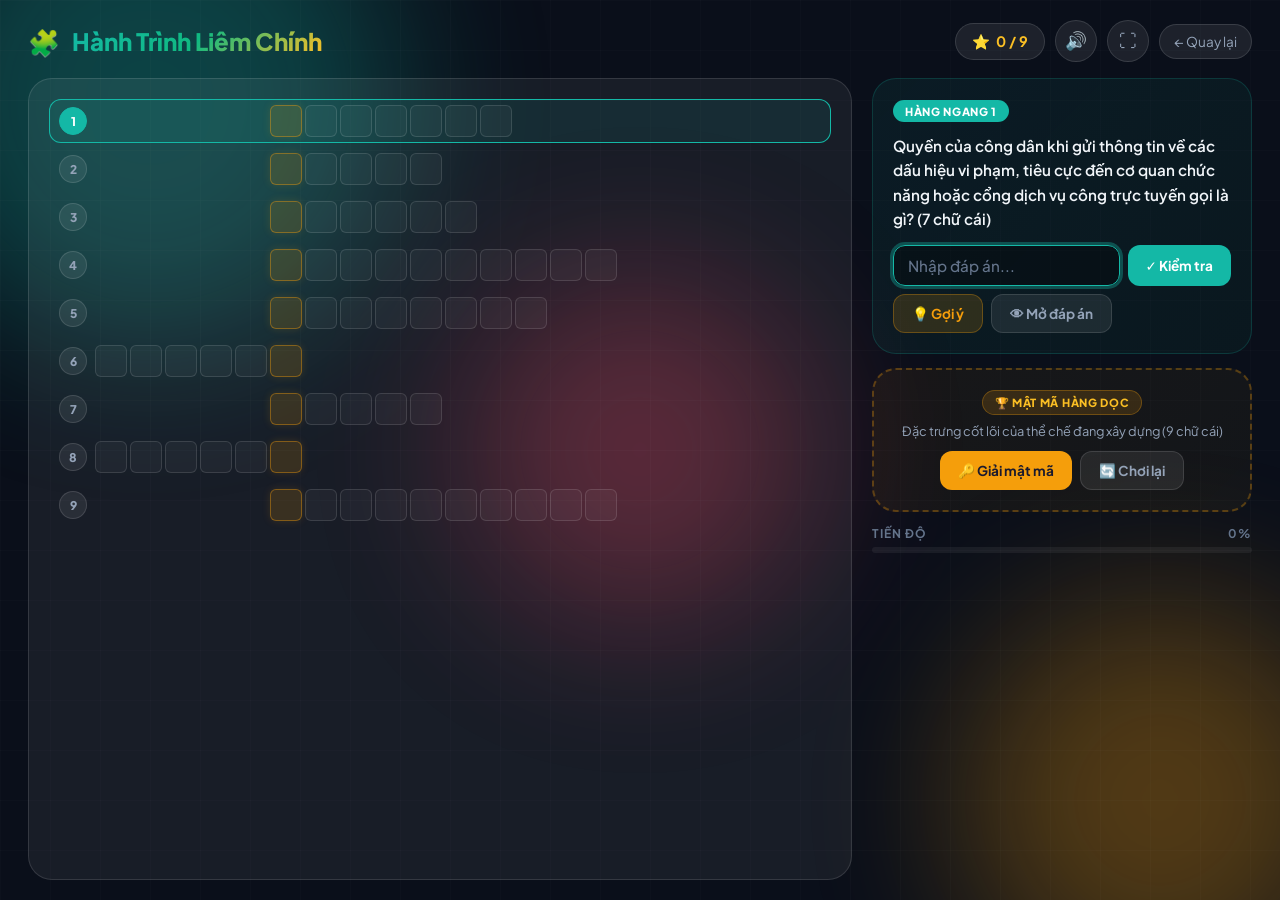
==== game.html @ 3454a55a "Add standalone full-screen crossword game with sound effects and fireworks" ====
<!DOCTYPE html>
<html lang="vi">
<head>
  <meta charset="UTF-8">
  <meta name="viewport" content="width=device-width, initial-scale=1.0">
  <title>🎮 Hành Trình Liêm Chính — Giải Ô Chữ</title>
  <link rel="preconnect" href="https://fonts.googleapis.com">
  <link rel="preconnect" href="https://fonts.gstatic.com" crossorigin>
  <link href="https://fonts.googleapis.com/css2?family=Plus+Jakarta+Sans:wght@400;500;600;700;800;900&display=swap" rel="stylesheet">
  <style>
    /* ===================== RESET ===================== */
    *, *::before, *::after { box-sizing: border-box; margin: 0; padding: 0; }

    :root {
      --font: 'Plus Jakarta Sans', system-ui, sans-serif;
      --bg-dark: #0a0f1a;
      --bg-card: rgba(255,255,255,0.06);
      --bg-card-hover: rgba(255,255,255,0.10);
      --glass: rgba(255,255,255,0.08);
      --glass-border: rgba(255,255,255,0.12);
      --teal: #14b8a6;
      --teal-glow: rgba(20,184,166,0.35);
      --emerald: #10b981;
      --amber: #f59e0b;
      --amber-glow: rgba(245,158,11,0.4);
      --rose: #f43f5e;
      --rose-glow: rgba(244,63,94,0.35);
      --green: #22c55e;
      --green-glow: rgba(34,197,94,0.35);
      --text-primary: #f1f5f9;
      --text-secondary: #94a3b8;
      --text-muted: #64748b;
      --gold: #fbbf24;
      --r-sm: 8px; --r-md: 12px; --r-lg: 16px; --r-xl: 24px; --r-full: 9999px;
    }

    html, body {
      width: 100%; height: 100%;
      overflow: hidden;
      font-family: var(--font);
      background: var(--bg-dark);
      color: var(--text-primary);
    }

    /* ===================== ANIMATED BG ===================== */
    .bg-anim {
      position: fixed; inset: 0; z-index: 0; pointer-events: none;
      overflow: hidden;
    }
    .bg-anim .orb {
      position: absolute; border-radius: 50%; filter: blur(80px); opacity: 0.3;
    }
    .bg-anim .orb:nth-child(1) {
      width: 500px; height: 500px; background: var(--teal); top: -150px; left: -100px;
      animation: orb1 18s ease-in-out infinite alternate;
    }
    .bg-anim .orb:nth-child(2) {
      width: 400px; height: 400px; background: var(--amber); bottom: -100px; right: -80px;
      animation: orb2 22s ease-in-out infinite alternate;
    }
    .bg-anim .orb:nth-child(3) {
      width: 350px; height: 350px; background: var(--rose); top: 50%; left: 50%;
      transform: translate(-50%,-50%);
      animation: orb3 20s ease-in-out infinite alternate;
    }
    @keyframes orb1 { to { transform: translate(60px, 40px) scale(1.1); } }
    @keyframes orb2 { to { transform: translate(-50px, -30px) scale(1.15); } }
    @keyframes orb3 { to { transform: translate(-40%, -60%) scale(0.9); } }

    .bg-grid {
      position: fixed; inset: 0; z-index: 0; pointer-events: none;
      background-image:
        linear-gradient(rgba(255,255,255,0.015) 1px, transparent 1px),
        linear-gradient(90deg, rgba(255,255,255,0.015) 1px, transparent 1px);
      background-size: 50px 50px;
    }

    /* ===================== LAYOUT ===================== */
    .game-container {
      position: relative; z-index: 1;
      width: 100%; height: 100vh;
      display: flex; flex-direction: column;
      padding: 20px 28px;
    }

    /* --- Header --- */
    .game-header {
      display: flex; align-items: center; justify-content: space-between;
      flex-shrink: 0; margin-bottom: 16px;
    }
    .game-title {
      display: flex; align-items: center; gap: 12px;
    }
    .game-title h1 {
      font-size: 1.5rem; font-weight: 800;
      background: linear-gradient(135deg, var(--teal), var(--emerald), var(--gold));
      -webkit-background-clip: text; -webkit-text-fill-color: transparent;
      background-clip: text;
    }
    .game-title .emoji { font-size: 1.6rem; }

    .header-controls {
      display: flex; align-items: center; gap: 10px;
    }

    .btn-icon {
      width: 42px; height: 42px; border-radius: var(--r-full);
      border: 1px solid var(--glass-border); background: var(--glass);
      color: var(--text-secondary); cursor: pointer;
      display: flex; align-items: center; justify-content: center;
      font-size: 1.1rem; transition: all 0.2s;
    }
    .btn-icon:hover { background: var(--bg-card-hover); color: var(--text-primary); transform: scale(1.08); }
    .btn-icon.active { background: var(--teal); color: white; border-color: var(--teal); }

    .score-badge {
      display: flex; align-items: center; gap: 6px;
      background: var(--glass); border: 1px solid var(--glass-border);
      padding: 8px 16px; border-radius: var(--r-full);
      font-weight: 700; font-size: 0.9rem; color: var(--gold);
    }

    .back-link {
      color: var(--text-secondary); text-decoration: none; font-size: 0.85rem;
      display: flex; align-items: center; gap: 6px;
      padding: 8px 14px; border-radius: var(--r-full);
      border: 1px solid var(--glass-border); background: var(--glass);
      transition: all 0.2s;
    }
    .back-link:hover { color: var(--text-primary); background: var(--bg-card-hover); }

    /* --- Main Content --- */
    .game-main {
      flex: 1; display: grid;
      grid-template-columns: 1fr 380px;
      gap: 20px; min-height: 0;
    }

    /* --- Board Panel --- */
    .board-panel {
      background: var(--bg-card); border: 1px solid var(--glass-border);
      border-radius: var(--r-xl); padding: 20px;
      display: flex; flex-direction: column;
      overflow-y: auto;
    }
    .board-panel::-webkit-scrollbar { width: 6px; }
    .board-panel::-webkit-scrollbar-track { background: transparent; }
    .board-panel::-webkit-scrollbar-thumb { background: rgba(255,255,255,0.1); border-radius: 3px; }

    /* --- CW Row --- */
    .cw-row {
      display: flex; align-items: center; gap: 8px;
      padding: 6px 10px; border-radius: var(--r-md);
      cursor: pointer; transition: all 0.2s;
      margin-bottom: 4px;
    }
    .cw-row:hover { background: rgba(255,255,255,0.04); }
    .cw-row.active { background: rgba(20,184,166,0.1); box-shadow: inset 0 0 0 1px var(--teal); }
    .cw-row.solved { opacity: 0.6; }
    .cw-row.solved .cw-cell { background: rgba(34,197,94,0.15); border-color: rgba(34,197,94,0.3); color: var(--green); }

    .cw-num {
      width: 28px; height: 28px; border-radius: var(--r-full);
      background: var(--glass); border: 1px solid var(--glass-border);
      display: flex; align-items: center; justify-content: center;
      font-size: 0.75rem; font-weight: 800; color: var(--text-secondary);
      flex-shrink: 0;
    }
    .cw-row.active .cw-num { background: var(--teal); color: white; border-color: var(--teal); }
    .cw-row.solved .cw-num { background: var(--green); color: white; border-color: var(--green); }

    .cw-cells { display: flex; gap: 3px; }

    .cw-cell {
      width: 32px; height: 32px; border-radius: 6px;
      border: 1px solid rgba(255,255,255,0.12);
      background: rgba(255,255,255,0.04);
      display: flex; align-items: center; justify-content: center;
      font-size: 0.8rem; font-weight: 800; color: var(--text-primary);
      transition: all 0.25s;
      text-transform: uppercase;
    }
    .cw-cell.key {
      background: rgba(245,158,11,0.15);
      border-color: rgba(245,158,11,0.4);
      color: var(--gold);
      box-shadow: 0 0 8px rgba(245,158,11,0.15);
    }
    .cw-cell.revealed {
      background: rgba(20,184,166,0.12);
      border-color: rgba(20,184,166,0.3);
      color: var(--teal);
      animation: cellReveal 0.4s ease;
    }
    .cw-cell.key.revealed {
      background: rgba(245,158,11,0.2);
      border-color: var(--gold);
      color: var(--gold);
      box-shadow: 0 0 12px rgba(245,158,11,0.25);
    }
    .cw-cell.empty { visibility: hidden; pointer-events: none; }

    @keyframes cellReveal {
      0% { transform: scale(0.6) rotateX(90deg); opacity: 0; }
      60% { transform: scale(1.15) rotateX(0); }
      100% { transform: scale(1); opacity: 1; }
    }

    /* --- Right Panel --- */
    .right-panel {
      display: flex; flex-direction: column; gap: 14px;
    }

    /* --- Clue Card --- */
    .clue-card {
      background: linear-gradient(135deg, rgba(20,184,166,0.08), rgba(16,185,129,0.05));
      border: 1px solid rgba(20,184,166,0.2);
      border-radius: var(--r-xl); padding: 20px;
    }
    .clue-badge {
      display: inline-flex; align-items: center; gap: 6px;
      background: var(--teal); color: white;
      padding: 4px 12px; border-radius: var(--r-full);
      font-size: 0.7rem; font-weight: 800; text-transform: uppercase;
      letter-spacing: 0.06em; margin-bottom: 12px;
    }
    .clue-text {
      font-size: 0.95rem; font-weight: 600; line-height: 1.6;
      color: var(--text-primary); margin-bottom: 14px;
    }

    /* --- Hint Box --- */
    .hint-box {
      display: none;
      background: rgba(245,158,11,0.08);
      border: 1px solid rgba(245,158,11,0.25);
      border-radius: var(--r-md);
      padding: 10px 14px; margin-bottom: 12px;
      font-size: 0.85rem; font-weight: 600;
      color: var(--gold); line-height: 1.5;
    }
    .hint-box.show { display: block; animation: fadeIn 0.3s ease; }

    /* --- Input Group --- */
    .input-group {
      display: flex; gap: 8px; flex-wrap: wrap;
    }
    .game-input {
      flex: 1; min-width: 120px; padding: 10px 14px;
      border-radius: var(--r-md); border: 1px solid var(--glass-border);
      background: rgba(0,0,0,0.3); color: var(--text-primary);
      font-family: var(--font); font-size: 0.95rem; font-weight: 700;
      text-transform: uppercase; letter-spacing: 0.1em;
      outline: none; transition: all 0.2s;
    }
    .game-input:focus { border-color: var(--teal); box-shadow: 0 0 0 3px var(--teal-glow); }
    .game-input::placeholder { color: var(--text-muted); text-transform: none; letter-spacing: 0; font-weight: 500; }

    .btn {
      padding: 10px 18px; border-radius: var(--r-md);
      border: none; font-family: var(--font); font-weight: 700;
      font-size: 0.85rem; cursor: pointer; transition: all 0.2s;
      display: flex; align-items: center; gap: 6px;
    }
    .btn:hover { transform: translateY(-1px); }
    .btn:active { transform: scale(0.97); }
    .btn-check { background: var(--teal); color: white; }
    .btn-check:hover { box-shadow: 0 4px 20px var(--teal-glow); }
    .btn-hint { background: rgba(245,158,11,0.15); color: var(--amber); border: 1px solid rgba(245,158,11,0.3); }
    .btn-hint:hover { background: rgba(245,158,11,0.25); }
    .btn-reveal { background: var(--glass); color: var(--text-secondary); border: 1px solid var(--glass-border); }
    .btn-reveal:hover { color: var(--text-primary); background: var(--bg-card-hover); }

    .feedback {
      display: none; padding: 8px 14px; border-radius: var(--r-md);
      font-size: 0.85rem; font-weight: 700; margin-top: 10px;
      animation: fadeIn 0.3s ease;
    }
    .feedback.correct { display: block; background: rgba(34,197,94,0.1); color: var(--green); border: 1px solid rgba(34,197,94,0.3); }
    .feedback.wrong { display: block; background: rgba(244,63,94,0.1); color: var(--rose); border: 1px solid rgba(244,63,94,0.3); }

    /* --- Keyword Card --- */
    .keyword-card {
      background: linear-gradient(135deg, rgba(245,158,11,0.06), rgba(251,191,36,0.04));
      border: 2px dashed rgba(245,158,11,0.3);
      border-radius: var(--r-xl); padding: 20px;
      text-align: center;
    }
    .keyword-badge {
      display: inline-flex; align-items: center; gap: 6px;
      background: rgba(245,158,11,0.15); color: var(--gold);
      padding: 4px 12px; border-radius: var(--r-full);
      font-size: 0.7rem; font-weight: 800; text-transform: uppercase;
      letter-spacing: 0.06em; margin-bottom: 8px;
      border: 1px solid rgba(245,158,11,0.3);
    }
    .keyword-desc { font-size: 0.8rem; color: var(--text-secondary); margin-bottom: 10px; }
    .keyword-answer {
      font-size: 2.2rem; font-weight: 900; letter-spacing: 0.2em;
      background: linear-gradient(135deg, var(--gold), #f97316);
      -webkit-background-clip: text; -webkit-text-fill-color: transparent;
      background-clip: text; display: none;
    }
    .keyword-answer.visible {
      display: block;
      animation: keywordReveal 0.8s cubic-bezier(0.34, 1.56, 0.64, 1);
    }
    @keyframes keywordReveal {
      0% { transform: scale(0.3) rotateY(180deg); opacity: 0; }
      100% { transform: scale(1) rotateY(0); opacity: 1; }
    }
    .keyword-sub { display: none; font-size: 0.85rem; color: var(--emerald); font-weight: 600; margin-top: 6px; }
    .keyword-sub.visible { display: block; }

    .btn-group-kw {
      display: flex; gap: 8px; justify-content: center; margin-top: 12px; flex-wrap: wrap;
    }
    .btn-gold { background: var(--amber); color: #1a1a2e; }
    .btn-gold:hover { box-shadow: 0 4px 20px var(--amber-glow); }
    .btn-reset { background: var(--glass); color: var(--text-secondary); border: 1px solid var(--glass-border); }
    .btn-reset:hover { color: var(--text-primary); }

    /* --- Progress Bar --- */
    .progress-section { flex-shrink: 0; }
    .progress-label {
      display: flex; justify-content: space-between; align-items: center;
      font-size: 0.75rem; font-weight: 700; color: var(--text-muted);
      margin-bottom: 6px; text-transform: uppercase; letter-spacing: 0.08em;
    }
    .progress-bar {
      height: 6px; background: rgba(255,255,255,0.06);
      border-radius: var(--r-full); overflow: hidden;
    }
    .progress-fill {
      height: 100%; border-radius: var(--r-full);
      background: linear-gradient(90deg, var(--teal), var(--emerald), var(--gold));
      transition: width 0.6s cubic-bezier(0.34, 1.56, 0.64, 1);
      box-shadow: 0 0 10px var(--teal-glow);
    }

    /* ===================== FIREWORKS ===================== */
    #fireworksCanvas {
      position: fixed; inset: 0; z-index: 999; pointer-events: none;
    }

    /* ===================== CONFETTI ===================== */
    .confetti-piece {
      position: fixed; z-index: 998; pointer-events: none;
      width: 10px; height: 10px; border-radius: 2px;
    }

    /* ===================== UTILITIES ===================== */
    @keyframes fadeIn { from { opacity: 0; transform: translateY(8px); } to { opacity: 1; transform: translateY(0); } }
    @keyframes pulse { 0%, 100% { transform: scale(1); } 50% { transform: scale(1.05); } }
    @keyframes shake { 0%, 100% { transform: translateX(0); } 25% { transform: translateX(-6px); } 75% { transform: translateX(6px); } }

    .shake { animation: shake 0.4s ease; }

    /* ===================== RESPONSIVE ===================== */
    @media (max-width: 900px) {
      .game-main { grid-template-columns: 1fr; }
      .board-panel { max-height: 45vh; }
      .game-container { padding: 12px 16px; }
      .cw-cell { width: 26px; height: 26px; font-size: 0.7rem; }
      .game-title h1 { font-size: 1.2rem; }
    }
  </style>
</head>
<body>

  <!-- Animated Background -->
  <div class="bg-anim">
    <div class="orb"></div>
    <div class="orb"></div>
    <div class="orb"></div>
  </div>
  <div class="bg-grid"></div>

  <!-- Fireworks Canvas -->
  <canvas id="fireworksCanvas"></canvas>

  <!-- Game Container -->
  <div class="game-container">

    <!-- Header -->
    <header class="game-header">
      <div class="game-title">
        <span class="emoji">🧩</span>
        <h1>Hành Trình Liêm Chính</h1>
      </div>
      <div class="header-controls">
        <div class="score-badge" id="scoreBadge">⭐ <span id="scoreText">0 / 9</span></div>
        <button class="btn-icon" id="btnSound" title="Bật/Tắt âm thanh">🔊</button>
        <button class="btn-icon" id="btnFullscreen" title="Toàn màn hình">⛶</button>
        <a href="index.html" class="back-link">← Quay lại</a>
      </div>
    </header>

    <!-- Main Content -->
    <div class="game-main">

      <!-- Board -->
      <div class="board-panel" id="cwBoard"></div>

      <!-- Right Panel -->
      <div class="right-panel">

        <!-- Clue -->
        <div class="clue-card">
          <div class="clue-badge" id="clueBadge">Hàng ngang 1</div>
          <p class="clue-text" id="clueText">Bấm chọn một hàng ngang bên trái để bắt đầu.</p>
          <div class="hint-box" id="hintBox"></div>
          <div class="input-group">
            <input type="text" class="game-input" id="answerInput" placeholder="Nhập đáp án..." autocomplete="off">
            <button class="btn btn-check" id="btnCheck">✓ Kiểm tra</button>
          </div>
          <div class="input-group" style="margin-top:8px;">
            <button class="btn btn-hint" id="btnHint">💡 Gợi ý</button>
            <button class="btn btn-reveal" id="btnReveal">👁 Mở đáp án</button>
          </div>
          <div class="feedback" id="feedback"></div>
        </div>

        <!-- Keyword -->
        <div class="keyword-card">
          <div class="keyword-badge">🏆 Mật mã hàng dọc</div>
          <p class="keyword-desc">Đặc trưng cốt lõi của thể chế đang xây dựng (9 chữ cái)</p>
          <div class="keyword-answer" id="keywordAnswer">PHÁP QUYỀN</div>
          <p class="keyword-sub" id="keywordSub">🎉 Chúc mừng! Bạn đã hoàn thành Hành Trình Liêm Chính!</p>
          <div class="btn-group-kw">
            <button class="btn btn-gold" id="btnKeyword">🔑 Giải mật mã</button>
            <button class="btn btn-reset" id="btnReset">🔄 Chơi lại</button>
          </div>
        </div>

        <!-- Progress -->
        <div class="progress-section">
          <div class="progress-label">
            <span>Tiến độ</span>
            <span id="progressPercent">0%</span>
          </div>
          <div class="progress-bar">
            <div class="progress-fill" id="progressFill" style="width: 0%;"></div>
          </div>
        </div>

      </div>
    </div>
  </div>

<script>
// ============================================
// SOUND ENGINE (Web Audio API)
// ============================================
const AudioCtx = window.AudioContext || window.webkitAudioContext;
let audioCtx = null;
let soundEnabled = true;
let bgmOsc = null;
let bgmGain = null;
let bgmPlaying = false;

function ensureAudioCtx() {
  if (!audioCtx) audioCtx = new AudioCtx();
  if (audioCtx.state === 'suspended') audioCtx.resume();
}

function playTone(freq, type, duration, vol = 0.15) {
  if (!soundEnabled) return;
  ensureAudioCtx();
  const osc = audioCtx.createOscillator();
  const gain = audioCtx.createGain();
  osc.type = type;
  osc.frequency.setValueAtTime(freq, audioCtx.currentTime);
  gain.gain.setValueAtTime(vol, audioCtx.currentTime);
  gain.gain.exponentialRampToValueAtTime(0.001, audioCtx.currentTime + duration);
  osc.connect(gain); gain.connect(audioCtx.destination);
  osc.start(); osc.stop(audioCtx.currentTime + duration);
}

function sfxCorrect() {
  playTone(523, 'sine', 0.15, 0.2);
  setTimeout(() => playTone(659, 'sine', 0.15, 0.2), 100);
  setTimeout(() => playTone(784, 'sine', 0.3, 0.2), 200);
}

function sfxWrong() {
  playTone(200, 'square', 0.15, 0.12);
  setTimeout(() => playTone(160, 'square', 0.25, 0.12), 120);
}

function sfxHint() {
  playTone(880, 'sine', 0.08, 0.1);
  setTimeout(() => playTone(1100, 'sine', 0.12, 0.1), 80);
}

function sfxClick() {
  playTone(600, 'sine', 0.06, 0.08);
}

function sfxReveal() {
  playTone(440, 'triangle', 0.1, 0.1);
  setTimeout(() => playTone(550, 'triangle', 0.1, 0.1), 80);
  setTimeout(() => playTone(660, 'triangle', 0.15, 0.1), 160);
}

function sfxVictory() {
  const notes = [523, 587, 659, 698, 784, 880, 988, 1047];
  notes.forEach((n, i) => {
    setTimeout(() => playTone(n, 'sine', 0.25, 0.18), i * 100);
  });
  setTimeout(() => {
    playTone(1047, 'sine', 0.5, 0.25);
    playTone(784, 'sine', 0.5, 0.2);
    playTone(523, 'sine', 0.5, 0.15);
  }, 850);
}

// BGM
function startBGM() {
  if (bgmPlaying || !soundEnabled) return;
  ensureAudioCtx();
  bgmGain = audioCtx.createGain();
  bgmGain.gain.setValueAtTime(0.03, audioCtx.currentTime);
  bgmGain.connect(audioCtx.destination);

  function playBGMNote(freq, start, dur) {
    const o = audioCtx.createOscillator();
    const g = audioCtx.createGain();
    o.type = 'sine';
    o.frequency.value = freq;
    g.gain.setValueAtTime(0.03, audioCtx.currentTime + start);
    g.gain.exponentialRampToValueAtTime(0.001, audioCtx.currentTime + start + dur);
    o.connect(g); g.connect(audioCtx.destination);
    o.start(audioCtx.currentTime + start);
    o.stop(audioCtx.currentTime + start + dur);
  }

  const melody = [
    [392, 0, 0.5], [440, 0.5, 0.5], [494, 1, 0.5], [523, 1.5, 0.8],
    [494, 2.3, 0.5], [440, 2.8, 0.5], [392, 3.3, 0.8],
    [330, 4.1, 0.5], [349, 4.6, 0.5], [392, 5.1, 0.8],
    [440, 5.9, 0.5], [392, 6.4, 0.5], [349, 6.9, 0.5], [330, 7.4, 1],
  ];

  function loopBGM() {
    if (!bgmPlaying || !soundEnabled) return;
    melody.forEach(([f, s, d]) => playBGMNote(f, s, d));
    setTimeout(loopBGM, 8500);
  }

  bgmPlaying = true;
  loopBGM();
}

function stopBGM() {
  bgmPlaying = false;
}

// ============================================
// CONFETTI & FIREWORKS
// ============================================
function launchConfetti() {
  const colors = ['#14b8a6','#fbbf24','#f43f5e','#10b981','#a855f7','#3b82f6','#ec4899'];
  for (let i = 0; i < 80; i++) {
    const el = document.createElement('div');
    el.className = 'confetti-piece';
    el.style.left = Math.random() * 100 + '%';
    el.style.top = '-10px';
    el.style.background = colors[Math.floor(Math.random() * colors.length)];
    el.style.width = (Math.random() * 8 + 5) + 'px';
    el.style.height = (Math.random() * 8 + 5) + 'px';
    el.style.borderRadius = Math.random() > 0.5 ? '50%' : '2px';
    el.style.opacity = Math.random() * 0.6 + 0.4;
    document.body.appendChild(el);

    const dur = Math.random() * 2000 + 2000;
    const xDrift = (Math.random() - 0.5) * 300;
    el.animate([
      { transform: `translate(0, 0) rotate(0deg)`, opacity: 1 },
      { transform: `translate(${xDrift}px, ${window.innerHeight + 50}px) rotate(${Math.random()*720}deg)`, opacity: 0 }
    ], { duration: dur, easing: 'cubic-bezier(0.25, 0.46, 0.45, 0.94)' })
    .onfinish = () => el.remove();
  }
}

// Firework particles on canvas
const fwCanvas = document.getElementById('fireworksCanvas');
const fwCtx = fwCanvas.getContext('2d');
let fwParticles = [];
let fwAnimating = false;

function resizeFWCanvas() {
  fwCanvas.width = window.innerWidth;
  fwCanvas.height = window.innerHeight;
}
resizeFWCanvas();
window.addEventListener('resize', resizeFWCanvas);

function createFirework(x, y) {
  const colors = ['#14b8a6','#fbbf24','#f43f5e','#10b981','#a855f7','#ec4899','#ffffff'];
  for (let i = 0; i < 50; i++) {
    const angle = (Math.PI * 2 / 50) * i;
    const speed = Math.random() * 4 + 2;
    fwParticles.push({
      x, y,
      vx: Math.cos(angle) * speed,
      vy: Math.sin(angle) * speed,
      life: 1,
      decay: Math.random() * 0.015 + 0.01,
      color: colors[Math.floor(Math.random() * colors.length)],
      size: Math.random() * 3 + 1
    });
  }
}

function animateFireworks() {
  if (!fwAnimating && fwParticles.length === 0) return;
  fwCtx.clearRect(0, 0, fwCanvas.width, fwCanvas.height);
  fwParticles = fwParticles.filter(p => {
    p.x += p.vx;
    p.y += p.vy;
    p.vy += 0.04;
    p.life -= p.decay;
    if (p.life <= 0) return false;
    fwCtx.globalAlpha = p.life;
    fwCtx.fillStyle = p.color;
    fwCtx.beginPath();
    fwCtx.arc(p.x, p.y, p.size, 0, Math.PI * 2);
    fwCtx.fill();
    return true;
  });
  fwCtx.globalAlpha = 1;
  if (fwParticles.length > 0) requestAnimationFrame(animateFireworks);
  else fwAnimating = false;
}

function launchFireworks() {
  fwAnimating = true;
  for (let i = 0; i < 6; i++) {
    setTimeout(() => {
      createFirework(
        Math.random() * fwCanvas.width * 0.6 + fwCanvas.width * 0.2,
        Math.random() * fwCanvas.height * 0.4 + fwCanvas.height * 0.1
      );
    }, i * 400);
  }
  animateFireworks();
}

// ============================================
// CROSSWORD DATA
// ============================================
const CROSSWORD_DATA = [
  { id: 1, answer: "PHANANH", keyPos: 0, offset: 5, clue: "Quyền của công dân khi gửi thông tin về các dấu hiệu vi phạm, tiêu cực đến cơ quan chức năng hoặc cổng dịch vụ công trực tuyến gọi là gì? (7 chữ cái)", hint: "Khi gặp cán bộ gây khó dễ, người dân có quyền gọi lên đường dây nóng để [...] sai phạm? (Chữ cái đầu: P)" },
  { id: 2, answer: "HOILO", keyPos: 0, offset: 5, clue: "Hành vi đưa tiền hoặc lợi ích vật chất ngoài quy định để được giải quyết công việc nhanh chóng gọi là gì? (5 chữ cái)", hint: "Hành động lén lút đưa tiền phong bì cho cán bộ để được ưu tiên làm nhanh gọi là hành vi đưa [...]? (Chữ cái đầu: H)" },
  { id: 3, answer: "ANTOAN", keyPos: 0, offset: 5, clue: "Yếu tố quan trọng mà Nhà nước cần bảo đảm cho người dân và người tố giác khi họ dũng cảm đứng ra vạch trần sai phạm tham nhũng? (6 chữ cái)", hint: "Khi đứng ra tố cáo tham nhũng, điều người dân lo lắng nhất và cần cơ quan pháp luật bảo vệ chính là sự [...] về tính mạng, tài sản của bản thân? (Chữ cái đầu: A)" },
  { id: 4, answer: "PHONGCHONG", keyPos: 0, offset: 5, clue: "Cụm từ đi liền trước 'tham nhũng' để chỉ các biện pháp ngăn ngừa từ sớm và đấu tranh triệt tiêu sai phạm? (10 chữ cái)", hint: "Hoạt động ngăn chặn từ trước và bài trừ tiêu cực trong bộ máy nhà nước được gọi là công tác [...] tham nhũng? (Chữ cái đầu: P)" },
  { id: 5, answer: "QUYENLUC", keyPos: 0, offset: 5, clue: "Tham nhũng phản ánh sự tha hóa của thứ gì khi không được giám sát và kiểm soát chặt chẽ? (8 chữ cái)", hint: "Kẻ tham nhũng đã lạm dụng và tha hóa thứ [...] nhà nước giao phó vào mục đích tư lợi? (Chữ cái đầu: Q)" },
  { id: 6, answer: "CONGVU", keyPos: 5, offset: 0, clue: "Hoạt động thực thi chức trách, nhiệm vụ của cán bộ, công chức nhà nước nhằm phục vụ nhân dân được gọi chung là gì? (6 chữ cái)", hint: "Quá trình cán bộ làm việc, tiếp dân và giải quyết hồ sơ giấy tờ tại trụ sở nhà nước được gọi là quá trình thực thi [...]? (Chữ cái đầu: C)" },
  { id: 7, answer: "YTHUC", keyPos: 0, offset: 5, clue: "Yếu tố tự giác bên trong của mỗi công dân về việc tuân thủ pháp luật và kiên quyết nói không với 'chi phí bôi trơn' gọi là gì? (5 chữ cái)", hint: "Tinh thần tự giác, không đi đường tắt và không thỏa hiệp với cái sai phản ánh [...] chấp hành pháp luật của mỗi công dân? (Chữ cái đầu: Y)" },
  { id: 8, answer: "ONLINE", keyPos: 5, offset: 0, clue: "Hình thức nộp hồ sơ, giải quyết thủ tục trên môi trường mạng để hạn chế tiếp xúc trực tiếp bằng tiền mặt và giảm tiêu cực? (6 chữ cái)", hint: "Để không phải đến tận nơi gặp trực tiếp cán bộ, người dân nên nộp hồ sơ qua mạng internet theo hình thức [...]? (Chữ cái đầu: O)" },
  { id: 9, answer: "NHUNGNHIEU", keyPos: 0, offset: 5, clue: "Hành vi cán bộ cố tình gây khó khăn, trì hoãn hoặc bắt bẻ lỗi sai không đáng có để ép người dân chi tiền được gọi là gì? (10 chữ cái)", hint: "Tình trạng cán bộ cố ý vẽ thêm lỗi, gây phiền hà để ép dân chi tiền bôi trơn được gọi là tệ nạn [...]? (Chữ cái đầu: N)" }
];

const TOTAL_COLS = 15;

// ============================================
// GAME STATE
// ============================================
let selectedRow = 0;
let solved = new Array(CROSSWORD_DATA.length).fill(false);

// DOM
const cwBoard = document.getElementById('cwBoard');
const clueBadge = document.getElementById('clueBadge');
const clueText = document.getElementById('clueText');
const hintBox = document.getElementById('hintBox');
const answerInput = document.getElementById('answerInput');
const btnCheck = document.getElementById('btnCheck');
const btnHint = document.getElementById('btnHint');
const btnReveal = document.getElementById('btnReveal');
const feedback = document.getElementById('feedback');
const btnKeyword = document.getElementById('btnKeyword');
const btnReset = document.getElementById('btnReset');
const keywordAnswer = document.getElementById('keywordAnswer');
const keywordSub = document.getElementById('keywordSub');
const scoreText = document.getElementById('scoreText');
const progressFill = document.getElementById('progressFill');
const progressPercent = document.getElementById('progressPercent');
const btnSound = document.getElementById('btnSound');
const btnFullscreen = document.getElementById('btnFullscreen');

// ============================================
// RENDER
// ============================================
function removeAccents(str) {
  return str.normalize('NFD')
    .replace(/[\u0300-\u036f]/g, '')
    .replace(/đ/g, 'd').replace(/Đ/g, 'D')
    .replace(/[^a-zA-Z]/g, '')
    .toUpperCase();
}

function renderBoard() {
  cwBoard.innerHTML = '';
  CROSSWORD_DATA.forEach((item, idx) => {
    const row = document.createElement('div');
    row.className = 'cw-row' + (idx === selectedRow ? ' active' : '') + (solved[idx] ? ' solved' : '');

    const num = document.createElement('div');
    num.className = 'cw-num';
    num.textContent = item.id;
    row.appendChild(num);

    const cells = document.createElement('div');
    cells.className = 'cw-cells';

    for (let i = 0; i < item.offset; i++) {
      const c = document.createElement('div');
      c.className = 'cw-cell empty';
      cells.appendChild(c);
    }

    for (let i = 0; i < item.answer.length; i++) {
      const c = document.createElement('div');
      const isKey = (i === item.keyPos);
      c.className = 'cw-cell' + (isKey ? ' key' : '') + (solved[idx] ? ' revealed' : '');
      c.textContent = solved[idx] ? item.answer[i] : '';
      cells.appendChild(c);
    }

    const used = item.offset + item.answer.length;
    for (let i = used; i < TOTAL_COLS; i++) {
      const c = document.createElement('div');
      c.className = 'cw-cell empty';
      cells.appendChild(c);
    }

    row.appendChild(cells);
    row.addEventListener('click', () => { sfxClick(); selectRow(idx); });
    cwBoard.appendChild(row);
  });
}

function selectRow(idx) {
  selectedRow = idx;
  const item = CROSSWORD_DATA[idx];
  clueBadge.textContent = 'Hàng ngang ' + item.id;
  clueText.textContent = item.clue;
  answerInput.value = '';
  feedback.className = 'feedback';
  hintBox.className = 'hint-box';
  answerInput.focus();
  renderBoard();
}

function updateProgress() {
  const count = solved.filter(Boolean).length;
  scoreText.textContent = count + ' / ' + CROSSWORD_DATA.length;
  const pct = Math.round((count / CROSSWORD_DATA.length) * 100);
  progressFill.style.width = pct + '%';
  progressPercent.textContent = pct + '%';
}

// ============================================
// ACTIONS
// ============================================
btnCheck.addEventListener('click', () => {
  const item = CROSSWORD_DATA[selectedRow];
  const user = removeAccents(answerInput.value.trim());
  const correct = removeAccents(item.answer);

  if (user === correct) {
    solved[selectedRow] = true;
    sfxCorrect();
    feedback.textContent = '✓ Chính xác! Đáp án: ' + item.answer;
    feedback.className = 'feedback correct';
    hintBox.className = 'hint-box';
    renderBoard();
    updateProgress();
  } else {
    sfxWrong();
    feedback.textContent = '✕ Chưa chính xác, hãy thử lại!';
    feedback.className = 'feedback wrong';
    answerInput.classList.add('shake');
    setTimeout(() => answerInput.classList.remove('shake'), 400);
  }
});

answerInput.addEventListener('keydown', (e) => {
  if (e.key === 'Enter') btnCheck.click();
});

btnHint.addEventListener('click', () => {
  sfxHint();
  const item = CROSSWORD_DATA[selectedRow];
  if (hintBox.classList.contains('show')) {
    hintBox.className = 'hint-box';
  } else {
    hintBox.textContent = '💡 ' + item.hint;
    hintBox.className = 'hint-box show';
  }
});

btnReveal.addEventListener('click', () => {
  sfxReveal();
  const item = CROSSWORD_DATA[selectedRow];
  solved[selectedRow] = true;
  feedback.textContent = '👁 Đáp án: ' + item.answer;
  feedback.className = 'feedback correct';
  hintBox.className = 'hint-box';
  renderBoard();
  updateProgress();
});

btnKeyword.addEventListener('click', () => {
  solved.fill(true);
  renderBoard();
  updateProgress();
  sfxVictory();
  keywordAnswer.classList.add('visible');
  keywordSub.classList.add('visible');
  setTimeout(launchConfetti, 300);
  setTimeout(launchFireworks, 500);
  setTimeout(launchConfetti, 1500);
});

btnReset.addEventListener('click', () => {
  sfxClick();
  solved.fill(false);
  keywordAnswer.classList.remove('visible');
  keywordSub.classList.remove('visible');
  selectRow(0);
  updateProgress();
});

// Sound toggle
btnSound.addEventListener('click', () => {
  soundEnabled = !soundEnabled;
  btnSound.textContent = soundEnabled ? '🔊' : '🔇';
  btnSound.classList.toggle('active', soundEnabled);
  if (soundEnabled) {
    startBGM();
  } else {
    stopBGM();
  }
});

// Fullscreen
btnFullscreen.addEventListener('click', () => {
  if (!document.fullscreenElement) {
    document.documentElement.requestFullscreen().catch(() => {});
  } else {
    document.exitFullscreen();
  }
});

// ============================================
// INIT
// ============================================
renderBoard();
selectRow(0);
updateProgress();

// Auto-start BGM on first interaction
document.addEventListener('click', function initAudio() {
  ensureAudioCtx();
  if (soundEnabled) startBGM();
  document.removeEventListener('click', initAudio);
}, { once: true });
</script>
</body>
</html>
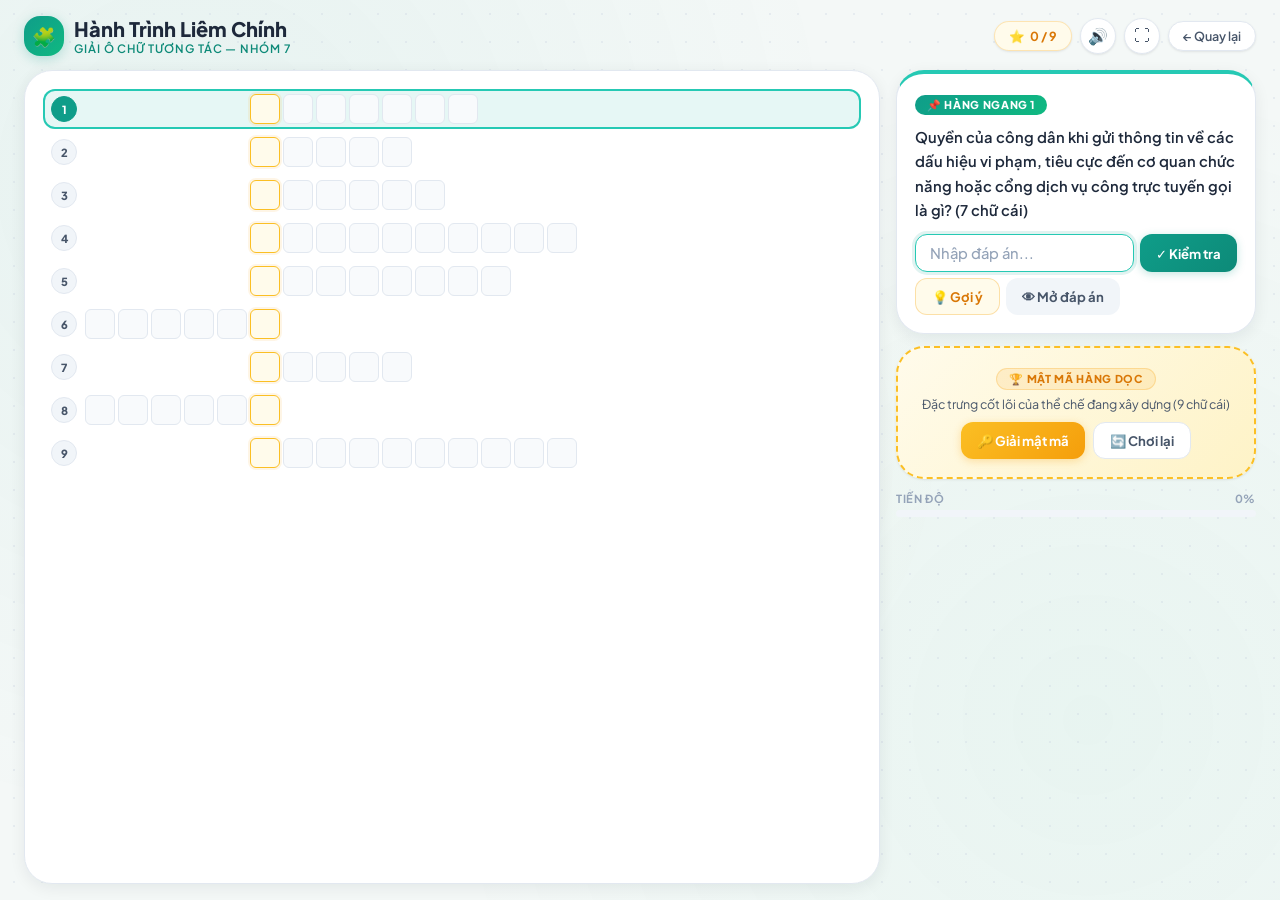
==== commit 7b61eff2: "Redesign game.html with elegant light theme - no neon" ====
--- a/game.html
+++ b/game.html
@@ -3,871 +3,526 @@
 <head>
   <meta charset="UTF-8">
   <meta name="viewport" content="width=device-width, initial-scale=1.0">
-  <title>🎮 Hành Trình Liêm Chính — Giải Ô Chữ</title>
+  <title>🧩 Hành Trình Liêm Chính — Giải Ô Chữ Tương Tác</title>
   <link rel="preconnect" href="https://fonts.googleapis.com">
   <link rel="preconnect" href="https://fonts.gstatic.com" crossorigin>
   <link href="https://fonts.googleapis.com/css2?family=Plus+Jakarta+Sans:wght@400;500;600;700;800;900&display=swap" rel="stylesheet">
   <style>
-    /* ===================== RESET ===================== */
     *, *::before, *::after { box-sizing: border-box; margin: 0; padding: 0; }
 
     :root {
       --font: 'Plus Jakarta Sans', system-ui, sans-serif;
-      --bg-dark: #0a0f1a;
-      --bg-card: rgba(255,255,255,0.06);
-      --bg-card-hover: rgba(255,255,255,0.10);
-      --glass: rgba(255,255,255,0.08);
-      --glass-border: rgba(255,255,255,0.12);
-      --teal: #14b8a6;
-      --teal-glow: rgba(20,184,166,0.35);
-      --emerald: #10b981;
-      --amber: #f59e0b;
-      --amber-glow: rgba(245,158,11,0.4);
-      --rose: #f43f5e;
-      --rose-glow: rgba(244,63,94,0.35);
-      --green: #22c55e;
-      --green-glow: rgba(34,197,94,0.35);
-      --text-primary: #f1f5f9;
-      --text-secondary: #94a3b8;
-      --text-muted: #64748b;
-      --gold: #fbbf24;
-      --r-sm: 8px; --r-md: 12px; --r-lg: 16px; --r-xl: 24px; --r-full: 9999px;
+      /* Warm light palette */
+      --bg: #f4f8f7;
+      --bg-white: #ffffff;
+      --bg-cream: #f0f7f6;
+      --bg-warm: #e8f4f2;
+
+      --teal-50: #e6f7f5; --teal-100: #b3ebe4; --teal-200: #80dfd3;
+      --teal-300: #4dd3c2; --teal-400: #26c9b4; --teal-500: #0f9d89;
+      --teal-600: #0d8a78; --teal-700: #0a6b5e; --teal-800: #074d44;
+
+      --emerald-50: #ecfdf5; --emerald-500: #10b981; --emerald-600: #059669;
+      --amber-50: #fffbeb; --amber-400: #fbbf24; --amber-500: #f59e0b; --amber-600: #d97706;
+      --rose-50: #fff1f2; --rose-400: #fb7185; --rose-500: #f43f5e;
+      --green-500: #22c55e; --green-600: #16a34a;
+
+      --slate-50: #f8fafc; --slate-100: #f1f5f9; --slate-200: #e2e8f0;
+      --slate-300: #cbd5e1; --slate-400: #94a3b8; --slate-500: #64748b;
+      --slate-600: #475569; --slate-700: #334155; --slate-800: #1e293b;
+      --slate-900: #0f172a;
+
+      --text-heading: var(--slate-800);
+      --text-body: var(--slate-600);
+      --text-muted: var(--slate-400);
+      --border: var(--slate-200);
+      --shadow-sm: 0 1px 3px rgba(15,23,42,0.06), 0 1px 2px rgba(15,23,42,0.04);
+      --shadow-md: 0 4px 16px rgba(15,23,42,0.07);
+      --shadow-lg: 0 8px 30px rgba(15,23,42,0.09);
+      --shadow-xl: 0 12px 40px rgba(15,23,42,0.12);
+      --r-sm: 8px; --r-md: 12px; --r-lg: 16px; --r-xl: 20px; --r-2xl: 28px; --r-full: 9999px;
     }
 
     html, body {
-      width: 100%; height: 100%;
-      overflow: hidden;
-      font-family: var(--font);
-      background: var(--bg-dark);
-      color: var(--text-primary);
-    }
-
-    /* ===================== ANIMATED BG ===================== */
-    .bg-anim {
-      position: fixed; inset: 0; z-index: 0; pointer-events: none;
-      overflow: hidden;
-    }
-    .bg-anim .orb {
-      position: absolute; border-radius: 50%; filter: blur(80px); opacity: 0.3;
-    }
-    .bg-anim .orb:nth-child(1) {
-      width: 500px; height: 500px; background: var(--teal); top: -150px; left: -100px;
-      animation: orb1 18s ease-in-out infinite alternate;
-    }
-    .bg-anim .orb:nth-child(2) {
-      width: 400px; height: 400px; background: var(--amber); bottom: -100px; right: -80px;
-      animation: orb2 22s ease-in-out infinite alternate;
-    }
-    .bg-anim .orb:nth-child(3) {
-      width: 350px; height: 350px; background: var(--rose); top: 50%; left: 50%;
-      transform: translate(-50%,-50%);
-      animation: orb3 20s ease-in-out infinite alternate;
-    }
-    @keyframes orb1 { to { transform: translate(60px, 40px) scale(1.1); } }
-    @keyframes orb2 { to { transform: translate(-50px, -30px) scale(1.15); } }
-    @keyframes orb3 { to { transform: translate(-40%, -60%) scale(0.9); } }
-
-    .bg-grid {
+      width: 100%; height: 100%; overflow: hidden;
+      font-family: var(--font); background: var(--bg); color: var(--text-heading);
+    }
+
+    /* ========== BACKGROUND ========== */
+    .bg-pattern {
       position: fixed; inset: 0; z-index: 0; pointer-events: none;
       background-image:
-        linear-gradient(rgba(255,255,255,0.015) 1px, transparent 1px),
-        linear-gradient(90deg, rgba(255,255,255,0.015) 1px, transparent 1px);
-      background-size: 50px 50px;
-    }
-
-    /* ===================== LAYOUT ===================== */
-    .game-container {
-      position: relative; z-index: 1;
-      width: 100%; height: 100vh;
-      display: flex; flex-direction: column;
-      padding: 20px 28px;
-    }
-
-    /* --- Header --- */
-    .game-header {
+        radial-gradient(circle at 15% 20%, rgba(15,157,137,0.06) 0%, transparent 50%),
+        radial-gradient(circle at 85% 80%, rgba(16,185,129,0.05) 0%, transparent 50%),
+        radial-gradient(circle at 50% 50%, rgba(245,158,11,0.03) 0%, transparent 40%);
+    }
+    .bg-dots {
+      position: fixed; inset: 0; z-index: 0; pointer-events: none; opacity: 0.35;
+      background-image: radial-gradient(circle, var(--slate-300) 1px, transparent 1px);
+      background-size: 28px 28px;
+    }
+
+    /* ========== LAYOUT ========== */
+    .game-wrap {
+      position: relative; z-index: 1; width: 100%; height: 100vh;
+      display: flex; flex-direction: column; padding: 16px 24px;
+    }
+
+    /* ========== HEADER ========== */
+    .header {
       display: flex; align-items: center; justify-content: space-between;
-      flex-shrink: 0; margin-bottom: 16px;
-    }
-    .game-title {
-      display: flex; align-items: center; gap: 12px;
-    }
-    .game-title h1 {
-      font-size: 1.5rem; font-weight: 800;
-      background: linear-gradient(135deg, var(--teal), var(--emerald), var(--gold));
-      -webkit-background-clip: text; -webkit-text-fill-color: transparent;
-      background-clip: text;
-    }
-    .game-title .emoji { font-size: 1.6rem; }
-
-    .header-controls {
-      display: flex; align-items: center; gap: 10px;
-    }
-
-    .btn-icon {
-      width: 42px; height: 42px; border-radius: var(--r-full);
-      border: 1px solid var(--glass-border); background: var(--glass);
-      color: var(--text-secondary); cursor: pointer;
+      margin-bottom: 14px; flex-shrink: 0;
+    }
+    .header-left { display: flex; align-items: center; gap: 10px; }
+    .logo-icon {
+      width: 40px; height: 40px; border-radius: var(--r-lg);
+      background: linear-gradient(135deg, var(--teal-500), var(--emerald-500));
       display: flex; align-items: center; justify-content: center;
-      font-size: 1.1rem; transition: all 0.2s;
-    }
-    .btn-icon:hover { background: var(--bg-card-hover); color: var(--text-primary); transform: scale(1.08); }
-    .btn-icon.active { background: var(--teal); color: white; border-color: var(--teal); }
-
-    .score-badge {
-      display: flex; align-items: center; gap: 6px;
-      background: var(--glass); border: 1px solid var(--glass-border);
-      padding: 8px 16px; border-radius: var(--r-full);
-      font-weight: 700; font-size: 0.9rem; color: var(--gold);
-    }
-
-    .back-link {
-      color: var(--text-secondary); text-decoration: none; font-size: 0.85rem;
-      display: flex; align-items: center; gap: 6px;
-      padding: 8px 14px; border-radius: var(--r-full);
-      border: 1px solid var(--glass-border); background: var(--glass);
-      transition: all 0.2s;
-    }
-    .back-link:hover { color: var(--text-primary); background: var(--bg-card-hover); }
-
-    /* --- Main Content --- */
-    .game-main {
+      font-size: 1.2rem; box-shadow: 0 3px 12px rgba(15,157,137,0.25);
+    }
+    .header-title h1 {
+      font-size: 1.25rem; font-weight: 800; color: var(--text-heading); line-height: 1.2;
+    }
+    .header-title p {
+      font-size: 0.72rem; font-weight: 600; color: var(--teal-600);
+      text-transform: uppercase; letter-spacing: 0.08em;
+    }
+    .header-right { display: flex; align-items: center; gap: 8px; }
+
+    .chip {
+      display: inline-flex; align-items: center; gap: 5px;
+      padding: 6px 14px; border-radius: var(--r-full);
+      font-size: 0.78rem; font-weight: 700;
+      background: var(--bg-white); border: 1px solid var(--border);
+      box-shadow: var(--shadow-sm); color: var(--text-heading);
+    }
+    .chip-gold { color: var(--amber-600); border-color: rgba(245,158,11,0.25); background: var(--amber-50); }
+
+    .icon-btn {
+      width: 36px; height: 36px; border-radius: var(--r-full);
+      border: 1px solid var(--border); background: var(--bg-white);
+      color: var(--text-body); cursor: pointer;
+      display: flex; align-items: center; justify-content: center;
+      font-size: 1rem; transition: all 0.2s; box-shadow: var(--shadow-sm);
+    }
+    .icon-btn:hover { background: var(--teal-50); border-color: var(--teal-300); color: var(--teal-700); transform: translateY(-1px); }
+    .icon-btn.muted { color: var(--text-muted); }
+
+    .back-btn {
+      display: inline-flex; align-items: center; gap: 5px;
+      padding: 6px 14px; border-radius: var(--r-full);
+      font-size: 0.78rem; font-weight: 600;
+      background: var(--bg-white); border: 1px solid var(--border);
+      box-shadow: var(--shadow-sm); color: var(--text-body);
+      text-decoration: none; transition: all 0.2s;
+    }
+    .back-btn:hover { background: var(--teal-50); border-color: var(--teal-300); color: var(--teal-700); }
+
+    /* ========== MAIN GRID ========== */
+    .main {
       flex: 1; display: grid;
-      grid-template-columns: 1fr 380px;
-      gap: 20px; min-height: 0;
-    }
-
-    /* --- Board Panel --- */
-    .board-panel {
-      background: var(--bg-card); border: 1px solid var(--glass-border);
-      border-radius: var(--r-xl); padding: 20px;
-      display: flex; flex-direction: column;
-      overflow-y: auto;
-    }
-    .board-panel::-webkit-scrollbar { width: 6px; }
-    .board-panel::-webkit-scrollbar-track { background: transparent; }
-    .board-panel::-webkit-scrollbar-thumb { background: rgba(255,255,255,0.1); border-radius: 3px; }
-
-    /* --- CW Row --- */
-    .cw-row {
+      grid-template-columns: 1fr 360px;
+      gap: 16px; min-height: 0;
+    }
+
+    /* ========== BOARD CARD ========== */
+    .board-card {
+      background: var(--bg-white); border: 1px solid var(--border);
+      border-radius: var(--r-2xl); padding: 18px;
+      box-shadow: var(--shadow-md); overflow-y: auto;
+    }
+    .board-card::-webkit-scrollbar { width: 5px; }
+    .board-card::-webkit-scrollbar-thumb { background: var(--slate-200); border-radius: 3px; }
+
+    /* ========== CW ROW ========== */
+    .row {
       display: flex; align-items: center; gap: 8px;
-      padding: 6px 10px; border-radius: var(--r-md);
+      padding: 5px 8px; border-radius: var(--r-md);
       cursor: pointer; transition: all 0.2s;
-      margin-bottom: 4px;
-    }
-    .cw-row:hover { background: rgba(255,255,255,0.04); }
-    .cw-row.active { background: rgba(20,184,166,0.1); box-shadow: inset 0 0 0 1px var(--teal); }
-    .cw-row.solved { opacity: 0.6; }
-    .cw-row.solved .cw-cell { background: rgba(34,197,94,0.15); border-color: rgba(34,197,94,0.3); color: var(--green); }
-
-    .cw-num {
-      width: 28px; height: 28px; border-radius: var(--r-full);
-      background: var(--glass); border: 1px solid var(--glass-border);
+      margin-bottom: 3px;
+    }
+    .row:hover { background: var(--teal-50); }
+    .row.active { background: var(--teal-50); box-shadow: inset 0 0 0 2px var(--teal-400); }
+    .row.done { background: rgba(16,185,129,0.06); }
+    .row.done .cell { background: var(--emerald-50); border-color: rgba(16,185,129,0.25); color: var(--emerald-600); }
+
+    .row-num {
+      width: 26px; height: 26px; border-radius: var(--r-full);
+      background: var(--slate-100); border: 1.5px solid var(--slate-200);
       display: flex; align-items: center; justify-content: center;
-      font-size: 0.75rem; font-weight: 800; color: var(--text-secondary);
-      flex-shrink: 0;
-    }
-    .cw-row.active .cw-num { background: var(--teal); color: white; border-color: var(--teal); }
-    .cw-row.solved .cw-num { background: var(--green); color: white; border-color: var(--green); }
-
-    .cw-cells { display: flex; gap: 3px; }
-
-    .cw-cell {
-      width: 32px; height: 32px; border-radius: 6px;
-      border: 1px solid rgba(255,255,255,0.12);
-      background: rgba(255,255,255,0.04);
+      font-size: 0.7rem; font-weight: 800; color: var(--text-body); flex-shrink: 0;
+    }
+    .row.active .row-num { background: var(--teal-500); color: white; border-color: var(--teal-500); }
+    .row.done .row-num { background: var(--emerald-500); color: white; border-color: var(--emerald-500); }
+
+    .cells { display: flex; gap: 3px; }
+
+    .cell {
+      width: 30px; height: 30px; border-radius: 6px;
+      border: 1.5px solid var(--slate-200);
+      background: var(--slate-50);
       display: flex; align-items: center; justify-content: center;
-      font-size: 0.8rem; font-weight: 800; color: var(--text-primary);
-      transition: all 0.25s;
-      text-transform: uppercase;
-    }
-    .cw-cell.key {
-      background: rgba(245,158,11,0.15);
-      border-color: rgba(245,158,11,0.4);
-      color: var(--gold);
-      box-shadow: 0 0 8px rgba(245,158,11,0.15);
-    }
-    .cw-cell.revealed {
-      background: rgba(20,184,166,0.12);
-      border-color: rgba(20,184,166,0.3);
-      color: var(--teal);
-      animation: cellReveal 0.4s ease;
-    }
-    .cw-cell.key.revealed {
-      background: rgba(245,158,11,0.2);
-      border-color: var(--gold);
-      color: var(--gold);
-      box-shadow: 0 0 12px rgba(245,158,11,0.25);
-    }
-    .cw-cell.empty { visibility: hidden; pointer-events: none; }
-
-    @keyframes cellReveal {
-      0% { transform: scale(0.6) rotateX(90deg); opacity: 0; }
-      60% { transform: scale(1.15) rotateX(0); }
+      font-size: 0.78rem; font-weight: 800; color: var(--text-heading);
+      transition: all 0.3s; text-transform: uppercase;
+    }
+    .cell.key {
+      background: var(--amber-50); border-color: var(--amber-400);
+      color: var(--amber-600); box-shadow: 0 0 0 2px rgba(245,158,11,0.1);
+    }
+    .cell.revealed { animation: popIn 0.35s cubic-bezier(0.34, 1.56, 0.64, 1); }
+    .cell.key.revealed {
+      background: linear-gradient(135deg, var(--amber-50), #fef3c7);
+      border-color: var(--amber-500); color: var(--amber-600);
+      box-shadow: 0 2px 8px rgba(245,158,11,0.2);
+    }
+    .cell.empty { visibility: hidden; pointer-events: none; }
+
+    @keyframes popIn {
+      0% { transform: scale(0.5); opacity: 0; }
+      60% { transform: scale(1.2); }
       100% { transform: scale(1); opacity: 1; }
     }
 
-    /* --- Right Panel --- */
-    .right-panel {
-      display: flex; flex-direction: column; gap: 14px;
-    }
+    /* ========== RIGHT PANEL ========== */
+    .right-panel { display: flex; flex-direction: column; gap: 12px; }
 
     /* --- Clue Card --- */
     .clue-card {
-      background: linear-gradient(135deg, rgba(20,184,166,0.08), rgba(16,185,129,0.05));
-      border: 1px solid rgba(20,184,166,0.2);
-      border-radius: var(--r-xl); padding: 20px;
-    }
-    .clue-badge {
-      display: inline-flex; align-items: center; gap: 6px;
-      background: var(--teal); color: white;
-      padding: 4px 12px; border-radius: var(--r-full);
-      font-size: 0.7rem; font-weight: 800; text-transform: uppercase;
-      letter-spacing: 0.06em; margin-bottom: 12px;
+      background: var(--bg-white); border: 1px solid var(--border);
+      border-radius: var(--r-2xl); padding: 18px;
+      box-shadow: var(--shadow-md);
+      border-top: 4px solid var(--teal-400);
+    }
+    .clue-label {
+      display: inline-flex; align-items: center; gap: 5px;
+      background: linear-gradient(135deg, var(--teal-500), var(--emerald-500));
+      color: white; padding: 3px 12px; border-radius: var(--r-full);
+      font-size: 0.68rem; font-weight: 800; text-transform: uppercase;
+      letter-spacing: 0.06em; margin-bottom: 10px;
     }
     .clue-text {
-      font-size: 0.95rem; font-weight: 600; line-height: 1.6;
-      color: var(--text-primary); margin-bottom: 14px;
-    }
-
-    /* --- Hint Box --- */
-    .hint-box {
-      display: none;
-      background: rgba(245,158,11,0.08);
-      border: 1px solid rgba(245,158,11,0.25);
-      border-radius: var(--r-md);
-      padding: 10px 14px; margin-bottom: 12px;
-      font-size: 0.85rem; font-weight: 600;
-      color: var(--gold); line-height: 1.5;
-    }
-    .hint-box.show { display: block; animation: fadeIn 0.3s ease; }
-
-    /* --- Input Group --- */
-    .input-group {
-      display: flex; gap: 8px; flex-wrap: wrap;
-    }
-    .game-input {
-      flex: 1; min-width: 120px; padding: 10px 14px;
-      border-radius: var(--r-md); border: 1px solid var(--glass-border);
-      background: rgba(0,0,0,0.3); color: var(--text-primary);
-      font-family: var(--font); font-size: 0.95rem; font-weight: 700;
-      text-transform: uppercase; letter-spacing: 0.1em;
-      outline: none; transition: all 0.2s;
-    }
-    .game-input:focus { border-color: var(--teal); box-shadow: 0 0 0 3px var(--teal-glow); }
-    .game-input::placeholder { color: var(--text-muted); text-transform: none; letter-spacing: 0; font-weight: 500; }
+      font-size: 0.92rem; font-weight: 600; line-height: 1.65;
+      color: var(--text-heading); margin-bottom: 12px;
+    }
+
+    .hint-panel {
+      display: none; padding: 10px 14px; border-radius: var(--r-md);
+      background: var(--amber-50); border: 1px solid rgba(245,158,11,0.3);
+      font-size: 0.82rem; font-weight: 600; color: var(--amber-600);
+      line-height: 1.55; margin-bottom: 12px;
+    }
+    .hint-panel.open { display: block; animation: slideDown 0.3s ease; }
+    @keyframes slideDown { from { opacity: 0; transform: translateY(-6px); } to { opacity: 1; transform: translateY(0); } }
+
+    .input-row { display: flex; gap: 6px; flex-wrap: wrap; }
+    .answer-input {
+      flex: 1; min-width: 100px; padding: 9px 14px;
+      border-radius: var(--r-md); border: 1.5px solid var(--slate-200);
+      background: var(--bg-white); color: var(--text-heading);
+      font-family: var(--font); font-size: 0.92rem; font-weight: 700;
+      text-transform: uppercase; letter-spacing: 0.12em; outline: none;
+      transition: all 0.2s;
+    }
+    .answer-input:focus { border-color: var(--teal-400); box-shadow: 0 0 0 3px rgba(15,157,137,0.12); }
+    .answer-input::placeholder { text-transform: none; letter-spacing: 0; font-weight: 500; color: var(--text-muted); }
 
     .btn {
-      padding: 10px 18px; border-radius: var(--r-md);
-      border: none; font-family: var(--font); font-weight: 700;
-      font-size: 0.85rem; cursor: pointer; transition: all 0.2s;
-      display: flex; align-items: center; gap: 6px;
+      padding: 9px 16px; border-radius: var(--r-md); border: none;
+      font-family: var(--font); font-weight: 700; font-size: 0.82rem;
+      cursor: pointer; transition: all 0.2s;
+      display: inline-flex; align-items: center; gap: 5px;
     }
     .btn:hover { transform: translateY(-1px); }
     .btn:active { transform: scale(0.97); }
-    .btn-check { background: var(--teal); color: white; }
-    .btn-check:hover { box-shadow: 0 4px 20px var(--teal-glow); }
-    .btn-hint { background: rgba(245,158,11,0.15); color: var(--amber); border: 1px solid rgba(245,158,11,0.3); }
-    .btn-hint:hover { background: rgba(245,158,11,0.25); }
-    .btn-reveal { background: var(--glass); color: var(--text-secondary); border: 1px solid var(--glass-border); }
-    .btn-reveal:hover { color: var(--text-primary); background: var(--bg-card-hover); }
-
-    .feedback {
-      display: none; padding: 8px 14px; border-radius: var(--r-md);
-      font-size: 0.85rem; font-weight: 700; margin-top: 10px;
-      animation: fadeIn 0.3s ease;
-    }
-    .feedback.correct { display: block; background: rgba(34,197,94,0.1); color: var(--green); border: 1px solid rgba(34,197,94,0.3); }
-    .feedback.wrong { display: block; background: rgba(244,63,94,0.1); color: var(--rose); border: 1px solid rgba(244,63,94,0.3); }
+    .btn-primary { background: linear-gradient(135deg, var(--teal-500), var(--teal-600)); color: white; box-shadow: 0 2px 8px rgba(15,157,137,0.25); }
+    .btn-primary:hover { box-shadow: 0 4px 16px rgba(15,157,137,0.3); }
+    .btn-warn { background: var(--amber-50); color: var(--amber-600); border: 1px solid rgba(245,158,11,0.3); }
+    .btn-warn:hover { background: rgba(245,158,11,0.15); }
+    .btn-ghost { background: var(--slate-100); color: var(--text-body); }
+    .btn-ghost:hover { background: var(--slate-200); }
+    .btn-gold { background: linear-gradient(135deg, var(--amber-400), var(--amber-500)); color: white; box-shadow: 0 2px 8px rgba(245,158,11,0.3); }
+    .btn-gold:hover { box-shadow: 0 4px 16px rgba(245,158,11,0.35); }
+    .btn-outline { background: var(--bg-white); color: var(--text-body); border: 1px solid var(--border); }
+    .btn-outline:hover { background: var(--teal-50); color: var(--teal-700); }
+
+    .msg {
+      display: none; padding: 8px 12px; border-radius: var(--r-md);
+      font-size: 0.82rem; font-weight: 700; margin-top: 8px;
+    }
+    .msg.ok { display: block; background: rgba(16,185,129,0.08); color: var(--emerald-600); border: 1px solid rgba(16,185,129,0.2); animation: slideDown 0.25s; }
+    .msg.err { display: block; background: var(--rose-50); color: var(--rose-500); border: 1px solid rgba(244,63,94,0.2); animation: slideDown 0.25s; }
 
     /* --- Keyword Card --- */
-    .keyword-card {
-      background: linear-gradient(135deg, rgba(245,158,11,0.06), rgba(251,191,36,0.04));
-      border: 2px dashed rgba(245,158,11,0.3);
-      border-radius: var(--r-xl); padding: 20px;
-      text-align: center;
-    }
-    .keyword-badge {
-      display: inline-flex; align-items: center; gap: 6px;
-      background: rgba(245,158,11,0.15); color: var(--gold);
-      padding: 4px 12px; border-radius: var(--r-full);
-      font-size: 0.7rem; font-weight: 800; text-transform: uppercase;
-      letter-spacing: 0.06em; margin-bottom: 8px;
-      border: 1px solid rgba(245,158,11,0.3);
-    }
-    .keyword-desc { font-size: 0.8rem; color: var(--text-secondary); margin-bottom: 10px; }
-    .keyword-answer {
-      font-size: 2.2rem; font-weight: 900; letter-spacing: 0.2em;
-      background: linear-gradient(135deg, var(--gold), #f97316);
-      -webkit-background-clip: text; -webkit-text-fill-color: transparent;
-      background-clip: text; display: none;
-    }
-    .keyword-answer.visible {
+    .kw-card {
+      background: linear-gradient(135deg, #fffbeb, #fef3c7);
+      border: 2px dashed var(--amber-400);
+      border-radius: var(--r-2xl); padding: 18px;
+      text-align: center; box-shadow: var(--shadow-sm);
+    }
+    .kw-badge {
+      display: inline-flex; align-items: center; gap: 5px;
+      background: rgba(245,158,11,0.12); color: var(--amber-600);
+      padding: 3px 12px; border-radius: var(--r-full);
+      font-size: 0.68rem; font-weight: 800; text-transform: uppercase;
+      letter-spacing: 0.06em; margin-bottom: 6px;
+      border: 1px solid rgba(245,158,11,0.25);
+    }
+    .kw-desc { font-size: 0.78rem; color: var(--text-body); margin-bottom: 8px; }
+    .kw-answer {
+      font-size: 2rem; font-weight: 900; letter-spacing: 0.18em;
+      color: var(--amber-600); display: none;
+    }
+    .kw-answer.show {
       display: block;
-      animation: keywordReveal 0.8s cubic-bezier(0.34, 1.56, 0.64, 1);
-    }
-    @keyframes keywordReveal {
-      0% { transform: scale(0.3) rotateY(180deg); opacity: 0; }
-      100% { transform: scale(1) rotateY(0); opacity: 1; }
-    }
-    .keyword-sub { display: none; font-size: 0.85rem; color: var(--emerald); font-weight: 600; margin-top: 6px; }
-    .keyword-sub.visible { display: block; }
-
-    .btn-group-kw {
-      display: flex; gap: 8px; justify-content: center; margin-top: 12px; flex-wrap: wrap;
-    }
-    .btn-gold { background: var(--amber); color: #1a1a2e; }
-    .btn-gold:hover { box-shadow: 0 4px 20px var(--amber-glow); }
-    .btn-reset { background: var(--glass); color: var(--text-secondary); border: 1px solid var(--glass-border); }
-    .btn-reset:hover { color: var(--text-primary); }
-
-    /* --- Progress Bar --- */
-    .progress-section { flex-shrink: 0; }
-    .progress-label {
-      display: flex; justify-content: space-between; align-items: center;
-      font-size: 0.75rem; font-weight: 700; color: var(--text-muted);
-      margin-bottom: 6px; text-transform: uppercase; letter-spacing: 0.08em;
+      animation: bounceIn 0.7s cubic-bezier(0.34, 1.56, 0.64, 1);
+    }
+    @keyframes bounceIn {
+      0% { transform: scale(0.3); opacity: 0; }
+      50% { transform: scale(1.15); }
+      100% { transform: scale(1); opacity: 1; }
+    }
+    .kw-sub { display: none; font-size: 0.82rem; color: var(--emerald-600); font-weight: 700; margin-top: 4px; }
+    .kw-sub.show { display: block; }
+    .kw-btns { display: flex; gap: 8px; justify-content: center; margin-top: 10px; flex-wrap: wrap; }
+
+    /* --- Progress --- */
+    .progress-wrap { flex-shrink: 0; }
+    .progress-head {
+      display: flex; justify-content: space-between;
+      font-size: 0.7rem; font-weight: 700; color: var(--text-muted);
+      text-transform: uppercase; letter-spacing: 0.06em; margin-bottom: 5px;
+    }
+    .progress-track {
+      height: 7px; background: var(--slate-100); border-radius: var(--r-full); overflow: hidden;
     }
     .progress-bar {
-      height: 6px; background: rgba(255,255,255,0.06);
-      border-radius: var(--r-full); overflow: hidden;
-    }
-    .progress-fill {
       height: 100%; border-radius: var(--r-full);
-      background: linear-gradient(90deg, var(--teal), var(--emerald), var(--gold));
-      transition: width 0.6s cubic-bezier(0.34, 1.56, 0.64, 1);
-      box-shadow: 0 0 10px var(--teal-glow);
-    }
-
-    /* ===================== FIREWORKS ===================== */
-    #fireworksCanvas {
-      position: fixed; inset: 0; z-index: 999; pointer-events: none;
-    }
-
-    /* ===================== CONFETTI ===================== */
-    .confetti-piece {
-      position: fixed; z-index: 998; pointer-events: none;
-      width: 10px; height: 10px; border-radius: 2px;
-    }
-
-    /* ===================== UTILITIES ===================== */
-    @keyframes fadeIn { from { opacity: 0; transform: translateY(8px); } to { opacity: 1; transform: translateY(0); } }
-    @keyframes pulse { 0%, 100% { transform: scale(1); } 50% { transform: scale(1.05); } }
-    @keyframes shake { 0%, 100% { transform: translateX(0); } 25% { transform: translateX(-6px); } 75% { transform: translateX(6px); } }
-
-    .shake { animation: shake 0.4s ease; }
-
-    /* ===================== RESPONSIVE ===================== */
-    @media (max-width: 900px) {
-      .game-main { grid-template-columns: 1fr; }
-      .board-panel { max-height: 45vh; }
-      .game-container { padding: 12px 16px; }
-      .cw-cell { width: 26px; height: 26px; font-size: 0.7rem; }
-      .game-title h1 { font-size: 1.2rem; }
+      background: linear-gradient(90deg, var(--teal-400), var(--emerald-500));
+      transition: width 0.5s cubic-bezier(0.34, 1.56, 0.64, 1);
+    }
+
+    /* ========== FIREWORKS CANVAS ========== */
+    #fwCanvas { position: fixed; inset: 0; z-index: 900; pointer-events: none; }
+
+    /* ========== CONFETTI ========== */
+    .confetti {
+      position: fixed; z-index: 899; pointer-events: none;
+      border-radius: 2px;
+    }
+
+    /* ========== SHAKE ========== */
+    @keyframes shake { 0%,100%{transform:translateX(0)} 25%{transform:translateX(-5px)} 75%{transform:translateX(5px)} }
+    .shake { animation: shake 0.35s ease; }
+
+    /* ========== RESPONSIVE ========== */
+    @media (max-width: 920px) {
+      .main { grid-template-columns: 1fr; }
+      .board-card { max-height: 42vh; }
+      .game-wrap { padding: 10px 14px; }
+      .cell { width: 24px; height: 24px; font-size: 0.68rem; }
+      .header-title h1 { font-size: 1.05rem; }
     }
   </style>
 </head>
 <body>
 
-  <!-- Animated Background -->
-  <div class="bg-anim">
-    <div class="orb"></div>
-    <div class="orb"></div>
-    <div class="orb"></div>
-  </div>
-  <div class="bg-grid"></div>
-
-  <!-- Fireworks Canvas -->
-  <canvas id="fireworksCanvas"></canvas>
-
-  <!-- Game Container -->
-  <div class="game-container">
-
-    <!-- Header -->
-    <header class="game-header">
-      <div class="game-title">
-        <span class="emoji">🧩</span>
-        <h1>Hành Trình Liêm Chính</h1>
+  <div class="bg-pattern"></div>
+  <div class="bg-dots"></div>
+  <canvas id="fwCanvas"></canvas>
+
+  <div class="game-wrap">
+
+    <!-- HEADER -->
+    <header class="header">
+      <div class="header-left">
+        <div class="logo-icon">🧩</div>
+        <div class="header-title">
+          <h1>Hành Trình Liêm Chính</h1>
+          <p>Giải ô chữ tương tác — Nhóm 7</p>
+        </div>
       </div>
-      <div class="header-controls">
-        <div class="score-badge" id="scoreBadge">⭐ <span id="scoreText">0 / 9</span></div>
-        <button class="btn-icon" id="btnSound" title="Bật/Tắt âm thanh">🔊</button>
-        <button class="btn-icon" id="btnFullscreen" title="Toàn màn hình">⛶</button>
-        <a href="index.html" class="back-link">← Quay lại</a>
+      <div class="header-right">
+        <div class="chip chip-gold">⭐ <span id="scoreVal">0 / 9</span></div>
+        <button class="icon-btn" id="btnAudio" title="Bật/Tắt âm thanh">🔊</button>
+        <button class="icon-btn" id="btnFS" title="Toàn màn hình">⛶</button>
+        <a href="index.html" class="back-btn">← Quay lại</a>
       </div>
     </header>
 
-    <!-- Main Content -->
-    <div class="game-main">
-
-      <!-- Board -->
-      <div class="board-panel" id="cwBoard"></div>
-
-      <!-- Right Panel -->
+    <!-- MAIN -->
+    <div class="main">
+
+      <!-- BOARD -->
+      <div class="board-card" id="board"></div>
+
+      <!-- RIGHT -->
       <div class="right-panel">
 
-        <!-- Clue -->
         <div class="clue-card">
-          <div class="clue-badge" id="clueBadge">Hàng ngang 1</div>
-          <p class="clue-text" id="clueText">Bấm chọn một hàng ngang bên trái để bắt đầu.</p>
-          <div class="hint-box" id="hintBox"></div>
-          <div class="input-group">
-            <input type="text" class="game-input" id="answerInput" placeholder="Nhập đáp án..." autocomplete="off">
-            <button class="btn btn-check" id="btnCheck">✓ Kiểm tra</button>
+          <div class="clue-label" id="cLabel">📌 Hàng ngang 1</div>
+          <p class="clue-text" id="cText">Bấm chọn một hàng ngang bên trái để bắt đầu chơi.</p>
+          <div class="hint-panel" id="hintPanel"></div>
+          <div class="input-row">
+            <input type="text" class="answer-input" id="inp" placeholder="Nhập đáp án..." autocomplete="off">
+            <button class="btn btn-primary" id="bCheck">✓ Kiểm tra</button>
           </div>
-          <div class="input-group" style="margin-top:8px;">
-            <button class="btn btn-hint" id="btnHint">💡 Gợi ý</button>
-            <button class="btn btn-reveal" id="btnReveal">👁 Mở đáp án</button>
+          <div class="input-row" style="margin-top:6px;">
+            <button class="btn btn-warn" id="bHint">💡 Gợi ý</button>
+            <button class="btn btn-ghost" id="bReveal">👁 Mở đáp án</button>
           </div>
-          <div class="feedback" id="feedback"></div>
+          <div class="msg" id="msg"></div>
         </div>
 
-        <!-- Keyword -->
-        <div class="keyword-card">
-          <div class="keyword-badge">🏆 Mật mã hàng dọc</div>
-          <p class="keyword-desc">Đặc trưng cốt lõi của thể chế đang xây dựng (9 chữ cái)</p>
-          <div class="keyword-answer" id="keywordAnswer">PHÁP QUYỀN</div>
-          <p class="keyword-sub" id="keywordSub">🎉 Chúc mừng! Bạn đã hoàn thành Hành Trình Liêm Chính!</p>
-          <div class="btn-group-kw">
-            <button class="btn btn-gold" id="btnKeyword">🔑 Giải mật mã</button>
-            <button class="btn btn-reset" id="btnReset">🔄 Chơi lại</button>
+        <div class="kw-card">
+          <div class="kw-badge">🏆 Mật mã hàng dọc</div>
+          <p class="kw-desc">Đặc trưng cốt lõi của thể chế đang xây dựng (9 chữ cái)</p>
+          <div class="kw-answer" id="kwAns">PHÁP QUYỀN</div>
+          <p class="kw-sub" id="kwSub">🎉 Chúc mừng! Bạn đã hoàn thành Hành Trình Liêm Chính!</p>
+          <div class="kw-btns">
+            <button class="btn btn-gold" id="bKey">🔑 Giải mật mã</button>
+            <button class="btn btn-outline" id="bReset">🔄 Chơi lại</button>
           </div>
         </div>
 
-        <!-- Progress -->
-        <div class="progress-section">
-          <div class="progress-label">
-            <span>Tiến độ</span>
-            <span id="progressPercent">0%</span>
-          </div>
-          <div class="progress-bar">
-            <div class="progress-fill" id="progressFill" style="width: 0%;"></div>
-          </div>
+        <div class="progress-wrap">
+          <div class="progress-head"><span>Tiến độ</span><span id="pctText">0%</span></div>
+          <div class="progress-track"><div class="progress-bar" id="pBar" style="width:0%"></div></div>
         </div>
-
       </div>
     </div>
   </div>
 
 <script>
-// ============================================
-// SOUND ENGINE (Web Audio API)
-// ============================================
-const AudioCtx = window.AudioContext || window.webkitAudioContext;
-let audioCtx = null;
-let soundEnabled = true;
-let bgmOsc = null;
-let bgmGain = null;
-let bgmPlaying = false;
-
-function ensureAudioCtx() {
-  if (!audioCtx) audioCtx = new AudioCtx();
-  if (audioCtx.state === 'suspended') audioCtx.resume();
-}
-
-function playTone(freq, type, duration, vol = 0.15) {
-  if (!soundEnabled) return;
-  ensureAudioCtx();
-  const osc = audioCtx.createOscillator();
-  const gain = audioCtx.createGain();
-  osc.type = type;
-  osc.frequency.setValueAtTime(freq, audioCtx.currentTime);
-  gain.gain.setValueAtTime(vol, audioCtx.currentTime);
-  gain.gain.exponentialRampToValueAtTime(0.001, audioCtx.currentTime + duration);
-  osc.connect(gain); gain.connect(audioCtx.destination);
-  osc.start(); osc.stop(audioCtx.currentTime + duration);
-}
-
-function sfxCorrect() {
-  playTone(523, 'sine', 0.15, 0.2);
-  setTimeout(() => playTone(659, 'sine', 0.15, 0.2), 100);
-  setTimeout(() => playTone(784, 'sine', 0.3, 0.2), 200);
-}
-
-function sfxWrong() {
-  playTone(200, 'square', 0.15, 0.12);
-  setTimeout(() => playTone(160, 'square', 0.25, 0.12), 120);
-}
-
-function sfxHint() {
-  playTone(880, 'sine', 0.08, 0.1);
-  setTimeout(() => playTone(1100, 'sine', 0.12, 0.1), 80);
-}
-
-function sfxClick() {
-  playTone(600, 'sine', 0.06, 0.08);
-}
-
-function sfxReveal() {
-  playTone(440, 'triangle', 0.1, 0.1);
-  setTimeout(() => playTone(550, 'triangle', 0.1, 0.1), 80);
-  setTimeout(() => playTone(660, 'triangle', 0.15, 0.1), 160);
-}
-
-function sfxVictory() {
-  const notes = [523, 587, 659, 698, 784, 880, 988, 1047];
-  notes.forEach((n, i) => {
-    setTimeout(() => playTone(n, 'sine', 0.25, 0.18), i * 100);
+/* ============ AUDIO ENGINE ============ */
+const AC = window.AudioContext || window.webkitAudioContext;
+let ac = null, audioOn = true, bgmOn = false;
+
+function initAC() { if (!ac) ac = new AC(); if (ac.state === 'suspended') ac.resume(); }
+
+function tone(f, type, dur, vol = 0.12) {
+  if (!audioOn) return; initAC();
+  const o = ac.createOscillator(), g = ac.createGain();
+  o.type = type; o.frequency.value = f;
+  g.gain.setValueAtTime(vol, ac.currentTime);
+  g.gain.exponentialRampToValueAtTime(0.001, ac.currentTime + dur);
+  o.connect(g); g.connect(ac.destination);
+  o.start(); o.stop(ac.currentTime + dur);
+}
+function sfxOk() { tone(523,'sine',0.12,0.18); setTimeout(()=>tone(659,'sine',0.12,0.18),90); setTimeout(()=>tone(784,'sine',0.28,0.2),180); }
+function sfxNo() { tone(200,'square',0.12,0.1); setTimeout(()=>tone(160,'square',0.2,0.1),100); }
+function sfxPop() { tone(880,'sine',0.06,0.08); setTimeout(()=>tone(1100,'sine',0.1,0.08),70); }
+function sfxTap() { tone(600,'sine',0.04,0.06); }
+function sfxReveal() { tone(440,'triangle',0.08,0.08); setTimeout(()=>tone(550,'triangle',0.08,0.08),70); setTimeout(()=>tone(660,'triangle',0.12,0.08),140); }
+function sfxFanfare() {
+  [523,587,659,698,784,880,988,1047].forEach((n,i) => setTimeout(()=>tone(n,'sine',0.22,0.15),i*90));
+  setTimeout(()=>{tone(1047,'sine',0.45,0.22);tone(784,'sine',0.45,0.18);tone(523,'sine',0.45,0.12);},780);
+}
+
+function bgmLoop() {
+  if (!bgmOn || !audioOn) return;
+  const m=[[392,0,.45],[440,.45,.45],[494,.9,.45],[523,1.35,.7],[494,2.05,.45],[440,2.5,.45],[392,2.95,.7],[330,3.65,.45],[349,4.1,.45],[392,4.55,.7],[440,5.25,.45],[392,5.7,.45],[349,6.15,.45],[330,6.6,.85]];
+  m.forEach(([f,s,d])=>{if(!audioOn||!bgmOn)return;initAC();const o=ac.createOscillator(),g=ac.createGain();o.type='sine';o.frequency.value=f;g.gain.setValueAtTime(0.025,ac.currentTime+s);g.gain.exponentialRampToValueAtTime(0.001,ac.currentTime+s+d);o.connect(g);g.connect(ac.destination);o.start(ac.currentTime+s);o.stop(ac.currentTime+s+d);});
+  setTimeout(bgmLoop,7600);
+}
+
+/* ============ PARTICLES ============ */
+function confetti() {
+  const cols=['#14b8a6','#fbbf24','#f43f5e','#10b981','#a855f7','#3b82f6','#ec4899'];
+  for(let i=0;i<70;i++){
+    const e=document.createElement('div'); e.className='confetti';
+    e.style.left=Math.random()*100+'%'; e.style.top='-12px';
+    e.style.background=cols[~~(Math.random()*cols.length)];
+    e.style.width=(Math.random()*7+4)+'px'; e.style.height=(Math.random()*7+4)+'px';
+    e.style.borderRadius=Math.random()>.5?'50%':'2px';
+    document.body.appendChild(e);
+    const xd=(Math.random()-.5)*280;
+    e.animate([{transform:'translate(0,0) rotate(0)',opacity:1},{transform:`translate(${xd}px,${innerHeight+40}px) rotate(${Math.random()*720}deg)`,opacity:0}],
+      {duration:Math.random()*2e3+2e3,easing:'cubic-bezier(.25,.46,.45,.94)'}).onfinish=()=>e.remove();
+  }
+}
+const cv=document.getElementById('fwCanvas'),cx=cv.getContext('2d');let pts=[],fwRun=false;
+function rszCV(){cv.width=innerWidth;cv.height=innerHeight;} rszCV(); addEventListener('resize',rszCV);
+function boom(x,y){const c=['#14b8a6','#fbbf24','#f43f5e','#10b981','#a855f7','#ec4899','#fff'];for(let i=0;i<45;i++){const a=Math.PI*2/45*i,s=Math.random()*3.5+1.5;pts.push({x,y,vx:Math.cos(a)*s,vy:Math.sin(a)*s,l:1,d:Math.random()*.014+.008,c:c[~~(Math.random()*c.length)],r:Math.random()*2.5+.8});}}
+function drawFW(){cx.clearRect(0,0,cv.width,cv.height);pts=pts.filter(p=>{p.x+=p.vx;p.y+=p.vy;p.vy+=.035;p.l-=p.d;if(p.l<=0)return false;cx.globalAlpha=p.l;cx.fillStyle=p.c;cx.beginPath();cx.arc(p.x,p.y,p.r,0,Math.PI*2);cx.fill();return true;});cx.globalAlpha=1;if(pts.length)requestAnimationFrame(drawFW);else fwRun=false;}
+function fireworks(){fwRun=true;for(let i=0;i<5;i++)setTimeout(()=>boom(Math.random()*cv.width*.6+cv.width*.2,Math.random()*cv.height*.35+cv.height*.1),i*350);drawFW();}
+
+/* ============ DATA ============ */
+const DATA=[
+  {id:1,ans:"PHANANH",kp:0,off:5,q:"Quyền của công dân khi gửi thông tin về các dấu hiệu vi phạm, tiêu cực đến cơ quan chức năng hoặc cổng dịch vụ công trực tuyến gọi là gì? (7 chữ cái)",h:"Khi gặp cán bộ gây khó dễ, người dân có quyền gọi lên đường dây nóng để [...] sai phạm? (Chữ cái đầu: P)"},
+  {id:2,ans:"HOILO",kp:0,off:5,q:"Hành vi đưa tiền hoặc lợi ích vật chất ngoài quy định để được giải quyết công việc nhanh chóng gọi là gì? (5 chữ cái)",h:"Hành động lén lút đưa tiền phong bì cho cán bộ để được ưu tiên làm nhanh gọi là hành vi đưa [...]? (Chữ cái đầu: H)"},
+  {id:3,ans:"ANTOAN",kp:0,off:5,q:"Yếu tố quan trọng mà Nhà nước cần bảo đảm cho người dân và người tố giác khi họ dũng cảm đứng ra vạch trần sai phạm tham nhũng? (6 chữ cái)",h:"Khi đứng ra tố cáo tham nhũng, điều người dân lo lắng nhất và cần cơ quan pháp luật bảo vệ chính là sự [...] về tính mạng, tài sản của bản thân? (Chữ cái đầu: A)"},
+  {id:4,ans:"PHONGCHONG",kp:0,off:5,q:"Cụm từ đi liền trước 'tham nhũng' để chỉ các biện pháp ngăn ngừa từ sớm và đấu tranh triệt tiêu sai phạm? (10 chữ cái)",h:"Hoạt động ngăn chặn từ trước và bài trừ tiêu cực trong bộ máy nhà nước được gọi là công tác [...] tham nhũng? (Chữ cái đầu: P)"},
+  {id:5,ans:"QUYENLUC",kp:0,off:5,q:"Tham nhũng phản ánh sự tha hóa của thứ gì khi không được giám sát và kiểm soát chặt chẽ? (8 chữ cái)",h:"Kẻ tham nhũng đã lạm dụng và tha hóa thứ [...] nhà nước giao phó vào mục đích tư lợi? (Chữ cái đầu: Q)"},
+  {id:6,ans:"CONGVU",kp:5,off:0,q:"Hoạt động thực thi chức trách, nhiệm vụ của cán bộ, công chức nhà nước nhằm phục vụ nhân dân được gọi chung là gì? (6 chữ cái)",h:"Quá trình cán bộ làm việc, tiếp dân và giải quyết hồ sơ giấy tờ tại trụ sở nhà nước được gọi là quá trình thực thi [...]? (Chữ cái đầu: C)"},
+  {id:7,ans:"YTHUC",kp:0,off:5,q:"Yếu tố tự giác bên trong của mỗi công dân về việc tuân thủ pháp luật và kiên quyết nói không với 'chi phí bôi trơn' gọi là gì? (5 chữ cái)",h:"Tinh thần tự giác, không đi đường tắt và không thỏa hiệp với cái sai phản ánh [...] chấp hành pháp luật của mỗi công dân? (Chữ cái đầu: Y)"},
+  {id:8,ans:"ONLINE",kp:5,off:0,q:"Hình thức nộp hồ sơ, giải quyết thủ tục trên môi trường mạng để hạn chế tiếp xúc trực tiếp bằng tiền mặt và giảm tiêu cực? (6 chữ cái)",h:"Để không phải đến tận nơi gặp trực tiếp cán bộ, người dân nên nộp hồ sơ qua mạng internet theo hình thức [...]? (Chữ cái đầu: O)"},
+  {id:9,ans:"NHUNGNHIEU",kp:0,off:5,q:"Hành vi cán bộ cố tình gây khó khăn, trì hoãn hoặc bắt bẻ lỗi sai không đáng có để ép người dân chi tiền được gọi là gì? (10 chữ cái)",h:"Tình trạng cán bộ cố ý vẽ thêm lỗi, gây phiền hà để ép dân chi tiền bôi trơn được gọi là tệ nạn [...]? (Chữ cái đầu: N)"}
+];
+const COLS=15;
+
+/* ============ STATE ============ */
+let sel=0, done=Array(DATA.length).fill(false);
+const $=id=>document.getElementById(id);
+const board=$('board'),cLabel=$('cLabel'),cText=$('cText'),hintP=$('hintPanel'),inp=$('inp'),
+      msgEl=$('msg'),kwAns=$('kwAns'),kwSub=$('kwSub'),scoreV=$('scoreVal'),
+      pBar=$('pBar'),pctT=$('pctText');
+
+function strip(s){return s.normalize('NFD').replace(/[\u0300-\u036f]/g,'').replace(/đ/g,'d').replace(/Đ/g,'D').replace(/[^a-zA-Z]/g,'').toUpperCase();}
+
+function render(){
+  board.innerHTML='';
+  DATA.forEach((d,i)=>{
+    const r=document.createElement('div');
+    r.className='row'+(i===sel?' active':'')+(done[i]?' done':'');
+    const n=document.createElement('div');n.className='row-num';n.textContent=d.id;r.appendChild(n);
+    const cs=document.createElement('div');cs.className='cells';
+    for(let j=0;j<d.off;j++){const c=document.createElement('div');c.className='cell empty';cs.appendChild(c);}
+    for(let j=0;j<d.ans.length;j++){const c=document.createElement('div');c.className='cell'+(j===d.kp?' key':'')+(done[i]?' revealed':'');c.textContent=done[i]?d.ans[j]:'';cs.appendChild(c);}
+    const used=d.off+d.ans.length;for(let j=used;j<COLS;j++){const c=document.createElement('div');c.className='cell empty';cs.appendChild(c);}
+    r.appendChild(cs);r.addEventListener('click',()=>{sfxTap();pick(i);});board.appendChild(r);
   });
-  setTimeout(() => {
-    playTone(1047, 'sine', 0.5, 0.25);
-    playTone(784, 'sine', 0.5, 0.2);
-    playTone(523, 'sine', 0.5, 0.15);
-  }, 850);
-}
-
-// BGM
-function startBGM() {
-  if (bgmPlaying || !soundEnabled) return;
-  ensureAudioCtx();
-  bgmGain = audioCtx.createGain();
-  bgmGain.gain.setValueAtTime(0.03, audioCtx.currentTime);
-  bgmGain.connect(audioCtx.destination);
-
-  function playBGMNote(freq, start, dur) {
-    const o = audioCtx.createOscillator();
-    const g = audioCtx.createGain();
-    o.type = 'sine';
-    o.frequency.value = freq;
-    g.gain.setValueAtTime(0.03, audioCtx.currentTime + start);
-    g.gain.exponentialRampToValueAtTime(0.001, audioCtx.currentTime + start + dur);
-    o.connect(g); g.connect(audioCtx.destination);
-    o.start(audioCtx.currentTime + start);
-    o.stop(audioCtx.currentTime + start + dur);
-  }
-
-  const melody = [
-    [392, 0, 0.5], [440, 0.5, 0.5], [494, 1, 0.5], [523, 1.5, 0.8],
-    [494, 2.3, 0.5], [440, 2.8, 0.5], [392, 3.3, 0.8],
-    [330, 4.1, 0.5], [349, 4.6, 0.5], [392, 5.1, 0.8],
-    [440, 5.9, 0.5], [392, 6.4, 0.5], [349, 6.9, 0.5], [330, 7.4, 1],
-  ];
-
-  function loopBGM() {
-    if (!bgmPlaying || !soundEnabled) return;
-    melody.forEach(([f, s, d]) => playBGMNote(f, s, d));
-    setTimeout(loopBGM, 8500);
-  }
-
-  bgmPlaying = true;
-  loopBGM();
-}
-
-function stopBGM() {
-  bgmPlaying = false;
-}
-
-// ============================================
-// CONFETTI & FIREWORKS
-// ============================================
-function launchConfetti() {
-  const colors = ['#14b8a6','#fbbf24','#f43f5e','#10b981','#a855f7','#3b82f6','#ec4899'];
-  for (let i = 0; i < 80; i++) {
-    const el = document.createElement('div');
-    el.className = 'confetti-piece';
-    el.style.left = Math.random() * 100 + '%';
-    el.style.top = '-10px';
-    el.style.background = colors[Math.floor(Math.random() * colors.length)];
-    el.style.width = (Math.random() * 8 + 5) + 'px';
-    el.style.height = (Math.random() * 8 + 5) + 'px';
-    el.style.borderRadius = Math.random() > 0.5 ? '50%' : '2px';
-    el.style.opacity = Math.random() * 0.6 + 0.4;
-    document.body.appendChild(el);
-
-    const dur = Math.random() * 2000 + 2000;
-    const xDrift = (Math.random() - 0.5) * 300;
-    el.animate([
-      { transform: `translate(0, 0) rotate(0deg)`, opacity: 1 },
-      { transform: `translate(${xDrift}px, ${window.innerHeight + 50}px) rotate(${Math.random()*720}deg)`, opacity: 0 }
-    ], { duration: dur, easing: 'cubic-bezier(0.25, 0.46, 0.45, 0.94)' })
-    .onfinish = () => el.remove();
-  }
-}
-
-// Firework particles on canvas
-const fwCanvas = document.getElementById('fireworksCanvas');
-const fwCtx = fwCanvas.getContext('2d');
-let fwParticles = [];
-let fwAnimating = false;
-
-function resizeFWCanvas() {
-  fwCanvas.width = window.innerWidth;
-  fwCanvas.height = window.innerHeight;
-}
-resizeFWCanvas();
-window.addEventListener('resize', resizeFWCanvas);
-
-function createFirework(x, y) {
-  const colors = ['#14b8a6','#fbbf24','#f43f5e','#10b981','#a855f7','#ec4899','#ffffff'];
-  for (let i = 0; i < 50; i++) {
-    const angle = (Math.PI * 2 / 50) * i;
-    const speed = Math.random() * 4 + 2;
-    fwParticles.push({
-      x, y,
-      vx: Math.cos(angle) * speed,
-      vy: Math.sin(angle) * speed,
-      life: 1,
-      decay: Math.random() * 0.015 + 0.01,
-      color: colors[Math.floor(Math.random() * colors.length)],
-      size: Math.random() * 3 + 1
-    });
-  }
-}
-
-function animateFireworks() {
-  if (!fwAnimating && fwParticles.length === 0) return;
-  fwCtx.clearRect(0, 0, fwCanvas.width, fwCanvas.height);
-  fwParticles = fwParticles.filter(p => {
-    p.x += p.vx;
-    p.y += p.vy;
-    p.vy += 0.04;
-    p.life -= p.decay;
-    if (p.life <= 0) return false;
-    fwCtx.globalAlpha = p.life;
-    fwCtx.fillStyle = p.color;
-    fwCtx.beginPath();
-    fwCtx.arc(p.x, p.y, p.size, 0, Math.PI * 2);
-    fwCtx.fill();
-    return true;
-  });
-  fwCtx.globalAlpha = 1;
-  if (fwParticles.length > 0) requestAnimationFrame(animateFireworks);
-  else fwAnimating = false;
-}
-
-function launchFireworks() {
-  fwAnimating = true;
-  for (let i = 0; i < 6; i++) {
-    setTimeout(() => {
-      createFirework(
-        Math.random() * fwCanvas.width * 0.6 + fwCanvas.width * 0.2,
-        Math.random() * fwCanvas.height * 0.4 + fwCanvas.height * 0.1
-      );
-    }, i * 400);
-  }
-  animateFireworks();
-}
-
-// ============================================
-// CROSSWORD DATA
-// ============================================
-const CROSSWORD_DATA = [
-  { id: 1, answer: "PHANANH", keyPos: 0, offset: 5, clue: "Quyền của công dân khi gửi thông tin về các dấu hiệu vi phạm, tiêu cực đến cơ quan chức năng hoặc cổng dịch vụ công trực tuyến gọi là gì? (7 chữ cái)", hint: "Khi gặp cán bộ gây khó dễ, người dân có quyền gọi lên đường dây nóng để [...] sai phạm? (Chữ cái đầu: P)" },
-  { id: 2, answer: "HOILO", keyPos: 0, offset: 5, clue: "Hành vi đưa tiền hoặc lợi ích vật chất ngoài quy định để được giải quyết công việc nhanh chóng gọi là gì? (5 chữ cái)", hint: "Hành động lén lút đưa tiền phong bì cho cán bộ để được ưu tiên làm nhanh gọi là hành vi đưa [...]? (Chữ cái đầu: H)" },
-  { id: 3, answer: "ANTOAN", keyPos: 0, offset: 5, clue: "Yếu tố quan trọng mà Nhà nước cần bảo đảm cho người dân và người tố giác khi họ dũng cảm đứng ra vạch trần sai phạm tham nhũng? (6 chữ cái)", hint: "Khi đứng ra tố cáo tham nhũng, điều người dân lo lắng nhất và cần cơ quan pháp luật bảo vệ chính là sự [...] về tính mạng, tài sản của bản thân? (Chữ cái đầu: A)" },
-  { id: 4, answer: "PHONGCHONG", keyPos: 0, offset: 5, clue: "Cụm từ đi liền trước 'tham nhũng' để chỉ các biện pháp ngăn ngừa từ sớm và đấu tranh triệt tiêu sai phạm? (10 chữ cái)", hint: "Hoạt động ngăn chặn từ trước và bài trừ tiêu cực trong bộ máy nhà nước được gọi là công tác [...] tham nhũng? (Chữ cái đầu: P)" },
-  { id: 5, answer: "QUYENLUC", keyPos: 0, offset: 5, clue: "Tham nhũng phản ánh sự tha hóa của thứ gì khi không được giám sát và kiểm soát chặt chẽ? (8 chữ cái)", hint: "Kẻ tham nhũng đã lạm dụng và tha hóa thứ [...] nhà nước giao phó vào mục đích tư lợi? (Chữ cái đầu: Q)" },
-  { id: 6, answer: "CONGVU", keyPos: 5, offset: 0, clue: "Hoạt động thực thi chức trách, nhiệm vụ của cán bộ, công chức nhà nước nhằm phục vụ nhân dân được gọi chung là gì? (6 chữ cái)", hint: "Quá trình cán bộ làm việc, tiếp dân và giải quyết hồ sơ giấy tờ tại trụ sở nhà nước được gọi là quá trình thực thi [...]? (Chữ cái đầu: C)" },
-  { id: 7, answer: "YTHUC", keyPos: 0, offset: 5, clue: "Yếu tố tự giác bên trong của mỗi công dân về việc tuân thủ pháp luật và kiên quyết nói không với 'chi phí bôi trơn' gọi là gì? (5 chữ cái)", hint: "Tinh thần tự giác, không đi đường tắt và không thỏa hiệp với cái sai phản ánh [...] chấp hành pháp luật của mỗi công dân? (Chữ cái đầu: Y)" },
-  { id: 8, answer: "ONLINE", keyPos: 5, offset: 0, clue: "Hình thức nộp hồ sơ, giải quyết thủ tục trên môi trường mạng để hạn chế tiếp xúc trực tiếp bằng tiền mặt và giảm tiêu cực? (6 chữ cái)", hint: "Để không phải đến tận nơi gặp trực tiếp cán bộ, người dân nên nộp hồ sơ qua mạng internet theo hình thức [...]? (Chữ cái đầu: O)" },
-  { id: 9, answer: "NHUNGNHIEU", keyPos: 0, offset: 5, clue: "Hành vi cán bộ cố tình gây khó khăn, trì hoãn hoặc bắt bẻ lỗi sai không đáng có để ép người dân chi tiền được gọi là gì? (10 chữ cái)", hint: "Tình trạng cán bộ cố ý vẽ thêm lỗi, gây phiền hà để ép dân chi tiền bôi trơn được gọi là tệ nạn [...]? (Chữ cái đầu: N)" }
-];
-
-const TOTAL_COLS = 15;
-
-// ============================================
-// GAME STATE
-// ============================================
-let selectedRow = 0;
-let solved = new Array(CROSSWORD_DATA.length).fill(false);
-
-// DOM
-const cwBoard = document.getElementById('cwBoard');
-const clueBadge = document.getElementById('clueBadge');
-const clueText = document.getElementById('clueText');
-const hintBox = document.getElementById('hintBox');
-const answerInput = document.getElementById('answerInput');
-const btnCheck = document.getElementById('btnCheck');
-const btnHint = document.getElementById('btnHint');
-const btnReveal = document.getElementById('btnReveal');
-const feedback = document.getElementById('feedback');
-const btnKeyword = document.getElementById('btnKeyword');
-const btnReset = document.getElementById('btnReset');
-const keywordAnswer = document.getElementById('keywordAnswer');
-const keywordSub = document.getElementById('keywordSub');
-const scoreText = document.getElementById('scoreText');
-const progressFill = document.getElementById('progressFill');
-const progressPercent = document.getElementById('progressPercent');
-const btnSound = document.getElementById('btnSound');
-const btnFullscreen = document.getElementById('btnFullscreen');
-
-// ============================================
-// RENDER
-// ============================================
-function removeAccents(str) {
-  return str.normalize('NFD')
-    .replace(/[\u0300-\u036f]/g, '')
-    .replace(/đ/g, 'd').replace(/Đ/g, 'D')
-    .replace(/[^a-zA-Z]/g, '')
-    .toUpperCase();
-}
-
-function renderBoard() {
-  cwBoard.innerHTML = '';
-  CROSSWORD_DATA.forEach((item, idx) => {
-    const row = document.createElement('div');
-    row.className = 'cw-row' + (idx === selectedRow ? ' active' : '') + (solved[idx] ? ' solved' : '');
-
-    const num = document.createElement('div');
-    num.className = 'cw-num';
-    num.textContent = item.id;
-    row.appendChild(num);
-
-    const cells = document.createElement('div');
-    cells.className = 'cw-cells';
-
-    for (let i = 0; i < item.offset; i++) {
-      const c = document.createElement('div');
-      c.className = 'cw-cell empty';
-      cells.appendChild(c);
-    }
-
-    for (let i = 0; i < item.answer.length; i++) {
-      const c = document.createElement('div');
-      const isKey = (i === item.keyPos);
-      c.className = 'cw-cell' + (isKey ? ' key' : '') + (solved[idx] ? ' revealed' : '');
-      c.textContent = solved[idx] ? item.answer[i] : '';
-      cells.appendChild(c);
-    }
-
-    const used = item.offset + item.answer.length;
-    for (let i = used; i < TOTAL_COLS; i++) {
-      const c = document.createElement('div');
-      c.className = 'cw-cell empty';
-      cells.appendChild(c);
-    }
-
-    row.appendChild(cells);
-    row.addEventListener('click', () => { sfxClick(); selectRow(idx); });
-    cwBoard.appendChild(row);
-  });
-}
-
-function selectRow(idx) {
-  selectedRow = idx;
-  const item = CROSSWORD_DATA[idx];
-  clueBadge.textContent = 'Hàng ngang ' + item.id;
-  clueText.textContent = item.clue;
-  answerInput.value = '';
-  feedback.className = 'feedback';
-  hintBox.className = 'hint-box';
-  answerInput.focus();
-  renderBoard();
-}
-
-function updateProgress() {
-  const count = solved.filter(Boolean).length;
-  scoreText.textContent = count + ' / ' + CROSSWORD_DATA.length;
-  const pct = Math.round((count / CROSSWORD_DATA.length) * 100);
-  progressFill.style.width = pct + '%';
-  progressPercent.textContent = pct + '%';
-}
-
-// ============================================
-// ACTIONS
-// ============================================
-btnCheck.addEventListener('click', () => {
-  const item = CROSSWORD_DATA[selectedRow];
-  const user = removeAccents(answerInput.value.trim());
-  const correct = removeAccents(item.answer);
-
-  if (user === correct) {
-    solved[selectedRow] = true;
-    sfxCorrect();
-    feedback.textContent = '✓ Chính xác! Đáp án: ' + item.answer;
-    feedback.className = 'feedback correct';
-    hintBox.className = 'hint-box';
-    renderBoard();
-    updateProgress();
-  } else {
-    sfxWrong();
-    feedback.textContent = '✕ Chưa chính xác, hãy thử lại!';
-    feedback.className = 'feedback wrong';
-    answerInput.classList.add('shake');
-    setTimeout(() => answerInput.classList.remove('shake'), 400);
-  }
-});
-
-answerInput.addEventListener('keydown', (e) => {
-  if (e.key === 'Enter') btnCheck.click();
-});
-
-btnHint.addEventListener('click', () => {
-  sfxHint();
-  const item = CROSSWORD_DATA[selectedRow];
-  if (hintBox.classList.contains('show')) {
-    hintBox.className = 'hint-box';
-  } else {
-    hintBox.textContent = '💡 ' + item.hint;
-    hintBox.className = 'hint-box show';
-  }
-});
-
-btnReveal.addEventListener('click', () => {
-  sfxReveal();
-  const item = CROSSWORD_DATA[selectedRow];
-  solved[selectedRow] = true;
-  feedback.textContent = '👁 Đáp án: ' + item.answer;
-  feedback.className = 'feedback correct';
-  hintBox.className = 'hint-box';
-  renderBoard();
-  updateProgress();
-});
-
-btnKeyword.addEventListener('click', () => {
-  solved.fill(true);
-  renderBoard();
-  updateProgress();
-  sfxVictory();
-  keywordAnswer.classList.add('visible');
-  keywordSub.classList.add('visible');
-  setTimeout(launchConfetti, 300);
-  setTimeout(launchFireworks, 500);
-  setTimeout(launchConfetti, 1500);
-});
-
-btnReset.addEventListener('click', () => {
-  sfxClick();
-  solved.fill(false);
-  keywordAnswer.classList.remove('visible');
-  keywordSub.classList.remove('visible');
-  selectRow(0);
-  updateProgress();
-});
-
-// Sound toggle
-btnSound.addEventListener('click', () => {
-  soundEnabled = !soundEnabled;
-  btnSound.textContent = soundEnabled ? '🔊' : '🔇';
-  btnSound.classList.toggle('active', soundEnabled);
-  if (soundEnabled) {
-    startBGM();
-  } else {
-    stopBGM();
-  }
-});
-
-// Fullscreen
-btnFullscreen.addEventListener('click', () => {
-  if (!document.fullscreenElement) {
-    document.documentElement.requestFullscreen().catch(() => {});
-  } else {
-    document.exitFullscreen();
-  }
-});
-
-// ============================================
-// INIT
-// ============================================
-renderBoard();
-selectRow(0);
-updateProgress();
-
-// Auto-start BGM on first interaction
-document.addEventListener('click', function initAudio() {
-  ensureAudioCtx();
-  if (soundEnabled) startBGM();
-  document.removeEventListener('click', initAudio);
-}, { once: true });
+}
+
+function pick(i){
+  sel=i;const d=DATA[i];
+  cLabel.textContent='📌 Hàng ngang '+d.id;
+  cText.textContent=d.q;
+  inp.value=''; msgEl.className='msg'; hintP.className='hint-panel';
+  inp.focus(); render();
+}
+
+function progress(){
+  const c=done.filter(Boolean).length;
+  scoreV.textContent=c+' / '+DATA.length;
+  const p=Math.round(c/DATA.length*100);
+  pBar.style.width=p+'%'; pctT.textContent=p+'%';
+}
+
+$('bCheck').onclick=()=>{
+  const d=DATA[sel],u=strip(inp.value.trim()),a=strip(d.ans);
+  if(u===a){done[sel]=true;sfxOk();msgEl.textContent='✓ Chính xác! Đáp án: '+d.ans;msgEl.className='msg ok';hintP.className='hint-panel';render();progress();}
+  else{sfxNo();msgEl.textContent='✕ Chưa chính xác, hãy thử lại!';msgEl.className='msg err';inp.classList.add('shake');setTimeout(()=>inp.classList.remove('shake'),350);}
+};
+inp.addEventListener('keydown',e=>{if(e.key==='Enter')$('bCheck').click();});
+
+$('bHint').onclick=()=>{
+  sfxPop();const d=DATA[sel];
+  if(hintP.classList.contains('open')){hintP.className='hint-panel';}
+  else{hintP.textContent='💡 '+d.h;hintP.className='hint-panel open';}
+};
+
+$('bReveal').onclick=()=>{sfxReveal();const d=DATA[sel];done[sel]=true;msgEl.textContent='👁 Đáp án: '+d.ans;msgEl.className='msg ok';hintP.className='hint-panel';render();progress();};
+
+$('bKey').onclick=()=>{done.fill(true);render();progress();sfxFanfare();kwAns.classList.add('show');kwSub.classList.add('show');setTimeout(confetti,250);setTimeout(fireworks,450);setTimeout(confetti,1400);};
+
+$('bReset').onclick=()=>{sfxTap();done.fill(false);kwAns.classList.remove('show');kwSub.classList.remove('show');pick(0);progress();};
+
+$('btnAudio').onclick=function(){audioOn=!audioOn;this.textContent=audioOn?'🔊':'🔇';if(audioOn){bgmOn=true;bgmLoop();}else bgmOn=false;};
+$('btnFS').onclick=()=>{if(!document.fullscreenElement)document.documentElement.requestFullscreen().catch(()=>{});else document.exitFullscreen();};
+
+/* ============ INIT ============ */
+render(); pick(0); progress();
+document.addEventListener('click',function f(){initAC();bgmOn=true;bgmLoop();document.removeEventListener('click',f);},{once:true});
 </script>
 </body>
 </html>
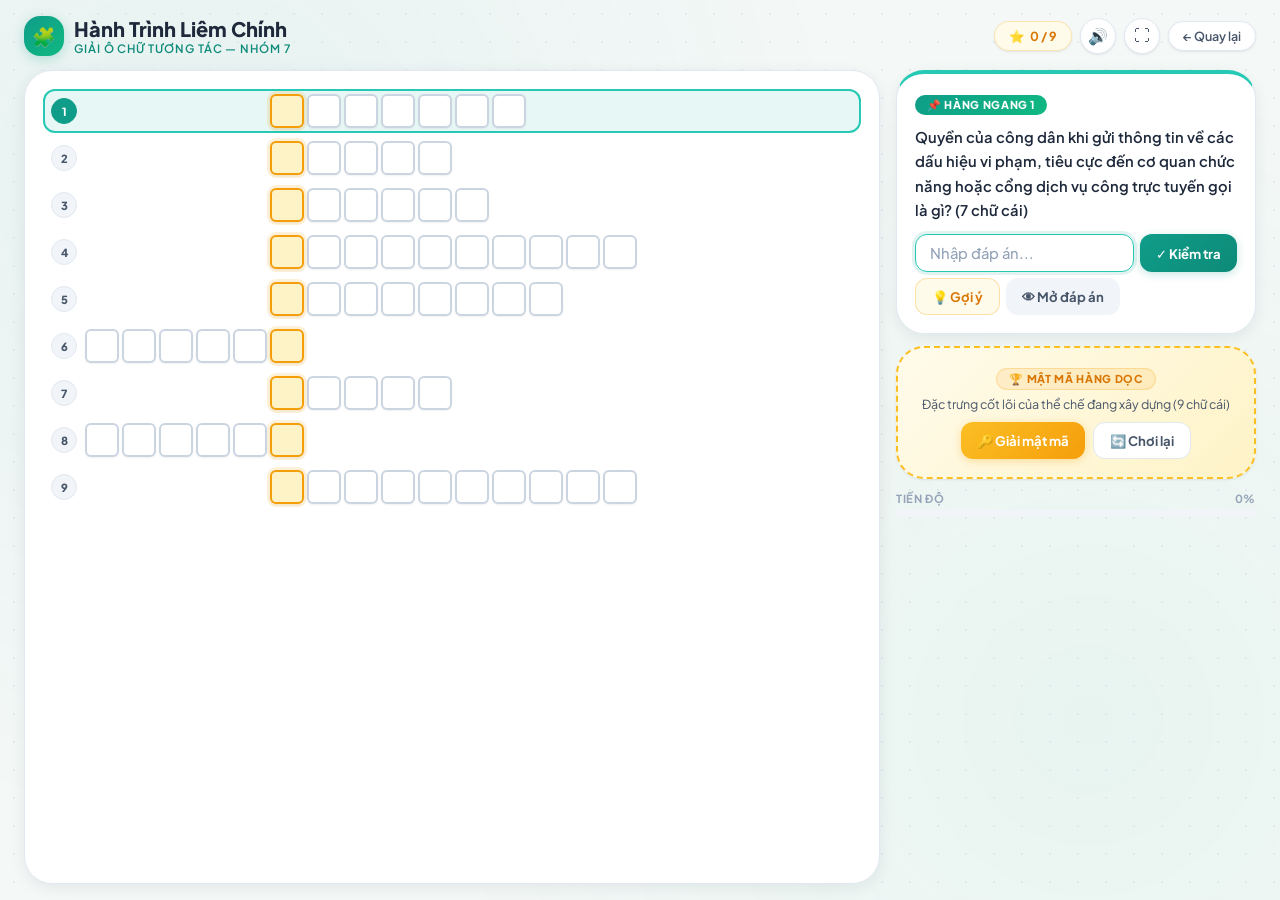
==== commit 486e3e17: "Make crossword cells more visible - thicker borders, bigger size" ====
--- a/game.html
+++ b/game.html
@@ -158,22 +158,23 @@
     .cells { display: flex; gap: 3px; }
 
     .cell {
-      width: 30px; height: 30px; border-radius: 6px;
-      border: 1.5px solid var(--slate-200);
-      background: var(--slate-50);
+      width: 34px; height: 34px; border-radius: 6px;
+      border: 2px solid var(--slate-300);
+      background: #ffffff;
       display: flex; align-items: center; justify-content: center;
-      font-size: 0.78rem; font-weight: 800; color: var(--text-heading);
+      font-size: 0.85rem; font-weight: 800; color: var(--text-heading);
       transition: all 0.3s; text-transform: uppercase;
+      box-shadow: 0 1px 2px rgba(0,0,0,0.06);
     }
     .cell.key {
-      background: var(--amber-50); border-color: var(--amber-400);
-      color: var(--amber-600); box-shadow: 0 0 0 2px rgba(245,158,11,0.1);
+      background: #fef3c7; border: 2.5px solid var(--amber-500);
+      color: var(--amber-600); box-shadow: 0 0 0 3px rgba(245,158,11,0.15), 0 1px 3px rgba(0,0,0,0.08);
     }
     .cell.revealed { animation: popIn 0.35s cubic-bezier(0.34, 1.56, 0.64, 1); }
     .cell.key.revealed {
-      background: linear-gradient(135deg, var(--amber-50), #fef3c7);
+      background: linear-gradient(135deg, #fef3c7, #fde68a);
       border-color: var(--amber-500); color: var(--amber-600);
-      box-shadow: 0 2px 8px rgba(245,158,11,0.2);
+      box-shadow: 0 0 0 3px rgba(245,158,11,0.2), 0 2px 8px rgba(245,158,11,0.2);
     }
     .cell.empty { visibility: hidden; pointer-events: none; }
 
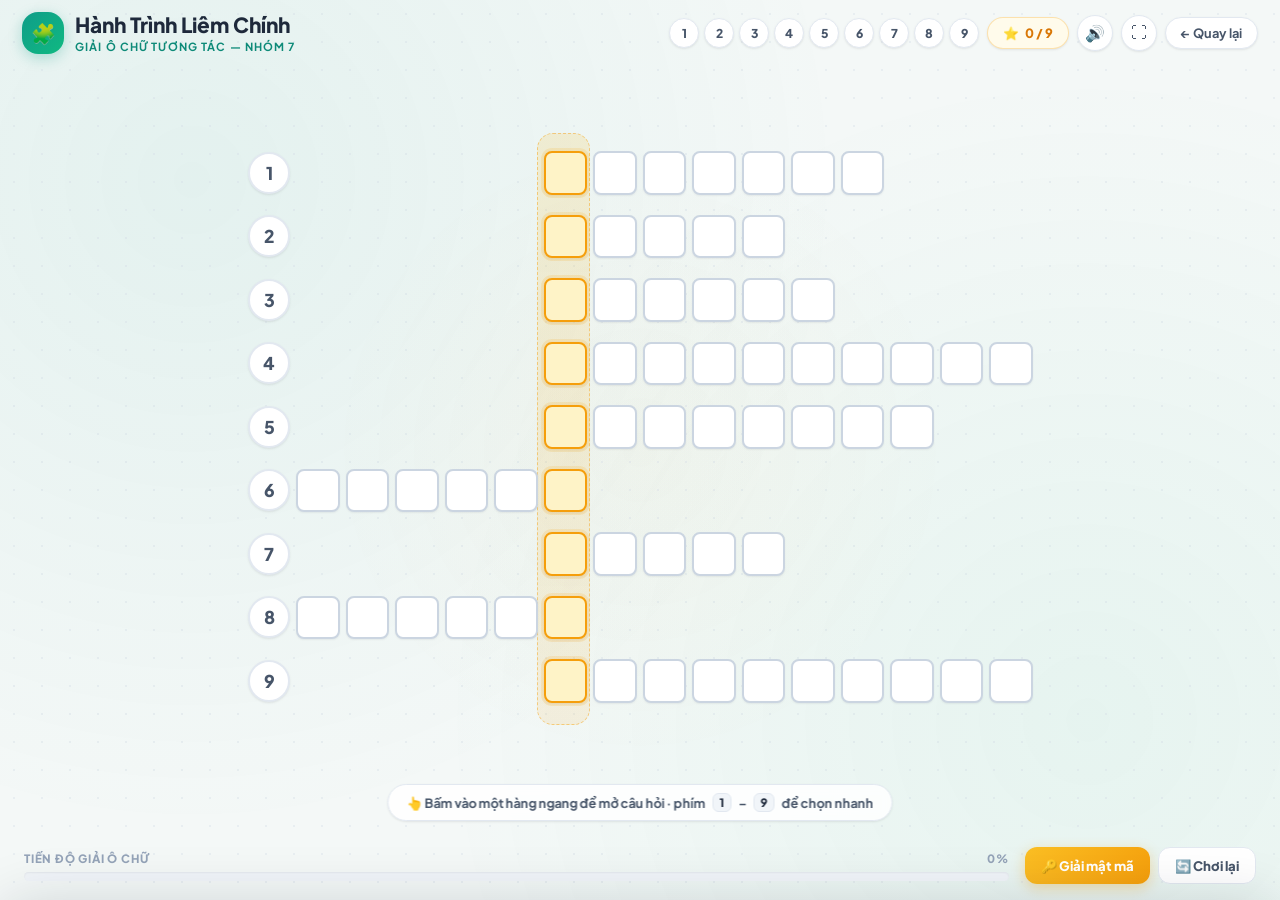
==== commit d0d9b8eb: "up" ====
--- a/game.html
+++ b/game.html
@@ -12,91 +12,113 @@
 
     :root {
       --font: 'Plus Jakarta Sans', system-ui, sans-serif;
-      /* Warm light palette */
+
       --bg: #f4f8f7;
       --bg-white: #ffffff;
-      --bg-cream: #f0f7f6;
-      --bg-warm: #e8f4f2;
 
       --teal-50: #e6f7f5; --teal-100: #b3ebe4; --teal-200: #80dfd3;
       --teal-300: #4dd3c2; --teal-400: #26c9b4; --teal-500: #0f9d89;
       --teal-600: #0d8a78; --teal-700: #0a6b5e; --teal-800: #074d44;
 
       --emerald-50: #ecfdf5; --emerald-500: #10b981; --emerald-600: #059669;
-      --amber-50: #fffbeb; --amber-400: #fbbf24; --amber-500: #f59e0b; --amber-600: #d97706;
+      --amber-50: #fffbeb; --amber-100: #fef3c7; --amber-400: #fbbf24;
+      --amber-500: #f59e0b; --amber-600: #d97706;
       --rose-50: #fff1f2; --rose-400: #fb7185; --rose-500: #f43f5e;
-      --green-500: #22c55e; --green-600: #16a34a;
 
       --slate-50: #f8fafc; --slate-100: #f1f5f9; --slate-200: #e2e8f0;
       --slate-300: #cbd5e1; --slate-400: #94a3b8; --slate-500: #64748b;
       --slate-600: #475569; --slate-700: #334155; --slate-800: #1e293b;
-      --slate-900: #0f172a;
 
       --text-heading: var(--slate-800);
       --text-body: var(--slate-600);
       --text-muted: var(--slate-400);
       --border: var(--slate-200);
+
       --shadow-sm: 0 1px 3px rgba(15,23,42,0.06), 0 1px 2px rgba(15,23,42,0.04);
       --shadow-md: 0 4px 16px rgba(15,23,42,0.07);
-      --shadow-lg: 0 8px 30px rgba(15,23,42,0.09);
-      --shadow-xl: 0 12px 40px rgba(15,23,42,0.12);
+      --shadow-lg: 0 8px 30px rgba(15,23,42,0.10);
+      --shadow-xl: 0 -18px 60px rgba(15,23,42,0.16);
+
       --r-sm: 8px; --r-md: 12px; --r-lg: 16px; --r-xl: 20px; --r-2xl: 28px; --r-full: 9999px;
+
+      /* Board metrics — dùng chung cho ô, dải mật mã và phép tính căn hàng */
+      --cell: max(22px, min(56px, 3.4vw, 7.2vh));
+      --gap: 6px;
+      --num: 42px;
+      --rowpad: 12px;
+      --fscale: 1;
+
+      --ease-out: cubic-bezier(0.22, 1, 0.36, 1);
+      --ease-inout: cubic-bezier(0.65, 0, 0.35, 1);
     }
 
     html, body {
       width: 100%; height: 100%; overflow: hidden;
       font-family: var(--font); background: var(--bg); color: var(--text-heading);
+      -webkit-font-smoothing: antialiased;
     }
 
     /* ========== BACKGROUND ========== */
     .bg-pattern {
       position: fixed; inset: 0; z-index: 0; pointer-events: none;
       background-image:
-        radial-gradient(circle at 15% 20%, rgba(15,157,137,0.06) 0%, transparent 50%),
-        radial-gradient(circle at 85% 80%, rgba(16,185,129,0.05) 0%, transparent 50%),
-        radial-gradient(circle at 50% 50%, rgba(245,158,11,0.03) 0%, transparent 40%);
+        radial-gradient(circle at 15% 20%, rgba(15,157,137,0.07) 0%, transparent 50%),
+        radial-gradient(circle at 85% 80%, rgba(16,185,129,0.06) 0%, transparent 50%),
+        radial-gradient(circle at 50% 50%, rgba(245,158,11,0.035) 0%, transparent 40%);
     }
     .bg-dots {
-      position: fixed; inset: 0; z-index: 0; pointer-events: none; opacity: 0.35;
+      position: fixed; inset: 0; z-index: 0; pointer-events: none; opacity: 0.3;
       background-image: radial-gradient(circle, var(--slate-300) 1px, transparent 1px);
       background-size: 28px 28px;
     }
 
-    /* ========== LAYOUT ========== */
-    .game-wrap {
-      position: relative; z-index: 1; width: 100%; height: 100vh;
-      display: flex; flex-direction: column; padding: 16px 24px;
-    }
-
-    /* ========== HEADER ========== */
-    .header {
-      display: flex; align-items: center; justify-content: space-between;
-      margin-bottom: 14px; flex-shrink: 0;
-    }
-    .header-left { display: flex; align-items: center; gap: 10px; }
+    /* ========== SHELL ========== */
+    .shell {
+      position: relative; z-index: 1;
+      width: 100%; height: 100vh; height: 100dvh;
+      display: flex; flex-direction: column;
+    }
+
+    /* ========== TOP BAR ========== */
+    .topbar {
+      flex-shrink: 0; display: flex; align-items: center; justify-content: space-between;
+      gap: 14px; padding: 12px 22px;
+      transition: opacity 0.35s var(--ease-out), transform 0.45s var(--ease-out);
+    }
+    .tb-left { display: flex; align-items: center; gap: 11px; min-width: 0; }
     .logo-icon {
-      width: 40px; height: 40px; border-radius: var(--r-lg);
+      width: 42px; height: 42px; border-radius: var(--r-lg); flex-shrink: 0;
       background: linear-gradient(135deg, var(--teal-500), var(--emerald-500));
       display: flex; align-items: center; justify-content: center;
-      font-size: 1.2rem; box-shadow: 0 3px 12px rgba(15,157,137,0.25);
-    }
-    .header-title h1 {
-      font-size: 1.25rem; font-weight: 800; color: var(--text-heading); line-height: 1.2;
-    }
-    .header-title p {
-      font-size: 0.72rem; font-weight: 600; color: var(--teal-600);
-      text-transform: uppercase; letter-spacing: 0.08em;
-    }
-    .header-right { display: flex; align-items: center; gap: 8px; }
+      font-size: 1.25rem; box-shadow: 0 4px 14px rgba(15,157,137,0.28);
+    }
+    .tb-title h1 { font-size: 1.3rem; font-weight: 800; line-height: 1.15; white-space: nowrap; }
+    .tb-title p {
+      font-size: 0.7rem; font-weight: 700; color: var(--teal-600);
+      text-transform: uppercase; letter-spacing: 0.1em; margin-top: 2px;
+    }
+    .tb-right { display: flex; align-items: center; gap: 8px; flex-shrink: 0; }
+
+    /* --- Nav pills (chuyển câu nhanh khi thuyết trình) --- */
+    .qnav { display: flex; align-items: center; gap: 5px; }
+    .qnav-pill {
+      width: 30px; height: 30px; border-radius: var(--r-full);
+      border: 1.5px solid var(--border); background: var(--bg-white);
+      font-family: var(--font); font-size: 0.76rem; font-weight: 800; color: var(--text-body);
+      cursor: pointer; transition: all 0.18s; box-shadow: var(--shadow-sm);
+    }
+    .qnav-pill:hover { border-color: var(--teal-300); color: var(--teal-700); transform: translateY(-2px); }
+    .qnav-pill.done { background: var(--emerald-500); border-color: var(--emerald-500); color: #fff; }
+    .qnav-pill.cur { background: var(--teal-500); border-color: var(--teal-500); color: #fff; }
 
     .chip {
-      display: inline-flex; align-items: center; gap: 5px;
-      padding: 6px 14px; border-radius: var(--r-full);
-      font-size: 0.78rem; font-weight: 700;
+      display: inline-flex; align-items: center; gap: 6px;
+      padding: 7px 15px; border-radius: var(--r-full);
+      font-size: 0.8rem; font-weight: 800;
       background: var(--bg-white); border: 1px solid var(--border);
-      box-shadow: var(--shadow-sm); color: var(--text-heading);
-    }
-    .chip-gold { color: var(--amber-600); border-color: rgba(245,158,11,0.25); background: var(--amber-50); }
+      box-shadow: var(--shadow-sm); color: var(--text-heading); white-space: nowrap;
+    }
+    .chip-gold { color: var(--amber-600); border-color: rgba(245,158,11,0.28); background: var(--amber-50); }
 
     .icon-btn {
       width: 36px; height: 36px; border-radius: var(--r-full);
@@ -106,222 +128,319 @@
       font-size: 1rem; transition: all 0.2s; box-shadow: var(--shadow-sm);
     }
     .icon-btn:hover { background: var(--teal-50); border-color: var(--teal-300); color: var(--teal-700); transform: translateY(-1px); }
-    .icon-btn.muted { color: var(--text-muted); }
 
     .back-btn {
       display: inline-flex; align-items: center; gap: 5px;
-      padding: 6px 14px; border-radius: var(--r-full);
-      font-size: 0.78rem; font-weight: 600;
+      padding: 7px 15px; border-radius: var(--r-full);
+      font-size: 0.8rem; font-weight: 700;
       background: var(--bg-white); border: 1px solid var(--border);
       box-shadow: var(--shadow-sm); color: var(--text-body);
-      text-decoration: none; transition: all 0.2s;
+      text-decoration: none; transition: all 0.2s; white-space: nowrap;
     }
     .back-btn:hover { background: var(--teal-50); border-color: var(--teal-300); color: var(--teal-700); }
 
-    /* ========== MAIN GRID ========== */
-    .main {
-      flex: 1; display: grid;
-      grid-template-columns: 1fr 360px;
-      gap: 16px; min-height: 0;
-    }
-
-    /* ========== BOARD CARD ========== */
-    .board-card {
-      background: var(--bg-white); border: 1px solid var(--border);
-      border-radius: var(--r-2xl); padding: 18px;
-      box-shadow: var(--shadow-md); overflow-y: auto;
-    }
-    .board-card::-webkit-scrollbar { width: 5px; }
-    .board-card::-webkit-scrollbar-thumb { background: var(--slate-200); border-radius: 3px; }
-
-    /* ========== CW ROW ========== */
+    /* ========== STAGE (bản đồ ô chữ) ========== */
+    .stage {
+      position: relative; flex: 1; min-height: 0;
+      display: flex; align-items: center; justify-content: center;
+      overflow: hidden; padding: 4px 20px 48px;
+    }
+
+    .stage-hint {
+      position: absolute; left: 50%; bottom: 14px; transform: translateX(-50%);
+      display: inline-flex; align-items: center; gap: 7px;
+      padding: 8px 18px; border-radius: var(--r-full);
+      background: rgba(255,255,255,0.85); backdrop-filter: blur(6px);
+      border: 1px solid var(--border); box-shadow: var(--shadow-sm);
+      font-size: 0.8rem; font-weight: 700; color: var(--text-body);
+      transition: opacity 0.3s; white-space: nowrap;
+    }
+    .stage-hint kbd {
+      font-family: var(--font); font-size: 0.72rem; font-weight: 800;
+      background: var(--slate-100); border: 1px solid var(--slate-200);
+      border-radius: 6px; padding: 1px 6px; color: var(--text-heading);
+    }
+
+    /* ========== BOARD ========== */
+    .board {
+      position: relative; width: max-content; max-width: 100%;
+      transition: transform 0.6s var(--ease-inout);
+      will-change: transform;
+    }
+
+    /* Dải mật mã hàng dọc (cột thứ 6 — index 5) */
+    .keystrip {
+      position: absolute; top: -10px; bottom: -10px;
+      left: calc(var(--rowpad) + var(--num) + var(--gap) + 5 * (var(--cell) + var(--gap)) - 5px);
+      width: calc(var(--cell) + 10px);
+      border-radius: var(--r-lg); z-index: 0; pointer-events: none;
+      background: linear-gradient(180deg, rgba(251,191,36,0.16), rgba(245,158,11,0.10));
+      border: 1.5px dashed rgba(245,158,11,0.45);
+      transition: opacity 0.35s;
+    }
+
     .row {
-      display: flex; align-items: center; gap: 8px;
-      padding: 5px 8px; border-radius: var(--r-md);
-      cursor: pointer; transition: all 0.2s;
-      margin-bottom: 3px;
-    }
-    .row:hover { background: var(--teal-50); }
-    .row.active { background: var(--teal-50); box-shadow: inset 0 0 0 2px var(--teal-400); }
-    .row.done { background: rgba(16,185,129,0.06); }
-    .row.done .cell { background: var(--emerald-50); border-color: rgba(16,185,129,0.25); color: var(--emerald-600); }
+      position: relative; z-index: 1;
+      display: flex; align-items: center; gap: var(--gap);
+      padding: 6px var(--rowpad); border-radius: var(--r-lg);
+      cursor: pointer; margin-bottom: 4px;
+      border: 2px solid transparent;
+      transition: opacity 0.35s var(--ease-out), transform 0.5s var(--ease-inout),
+                  background 0.2s, border-color 0.2s, box-shadow 0.2s;
+    }
+    .row:hover { background: rgba(255,255,255,0.9); border-color: var(--teal-200); box-shadow: var(--shadow-md); }
+    .row.done .cell { background: var(--emerald-50); border-color: rgba(16,185,129,0.35); color: var(--emerald-600); }
+    .row.done .cell.key { background: linear-gradient(135deg, #fef3c7, #fde68a); border-color: var(--amber-500); color: var(--amber-600); }
 
     .row-num {
-      width: 26px; height: 26px; border-radius: var(--r-full);
-      background: var(--slate-100); border: 1.5px solid var(--slate-200);
+      width: var(--num); height: var(--num); border-radius: var(--r-full);
+      background: var(--bg-white); border: 2px solid var(--slate-200);
       display: flex; align-items: center; justify-content: center;
-      font-size: 0.7rem; font-weight: 800; color: var(--text-body); flex-shrink: 0;
-    }
-    .row.active .row-num { background: var(--teal-500); color: white; border-color: var(--teal-500); }
-    .row.done .row-num { background: var(--emerald-500); color: white; border-color: var(--emerald-500); }
-
-    .cells { display: flex; gap: 3px; }
+      font-size: calc(var(--num) * 0.42); font-weight: 900; color: var(--text-body);
+      flex-shrink: 0; transition: all 0.25s; box-shadow: var(--shadow-sm);
+    }
+    .row:hover .row-num { border-color: var(--teal-300); color: var(--teal-700); }
+    .row.done .row-num { background: var(--emerald-500); color: #fff; border-color: var(--emerald-500); }
+
+    .cells { display: flex; gap: var(--gap); }
 
     .cell {
-      width: 34px; height: 34px; border-radius: 6px;
-      border: 2px solid var(--slate-300);
-      background: #ffffff;
+      width: var(--cell); height: var(--cell); border-radius: 8px;
+      border: 2px solid var(--slate-300); background: #fff;
       display: flex; align-items: center; justify-content: center;
-      font-size: 0.85rem; font-weight: 800; color: var(--text-heading);
-      transition: all 0.3s; text-transform: uppercase;
-      box-shadow: 0 1px 2px rgba(0,0,0,0.06);
+      font-size: calc(var(--cell) * 0.52); font-weight: 900; color: var(--text-heading);
+      transition: all 0.25s; text-transform: uppercase;
+      box-shadow: 0 1px 2px rgba(15,23,42,0.06);
     }
     .cell.key {
-      background: #fef3c7; border: 2.5px solid var(--amber-500);
-      color: var(--amber-600); box-shadow: 0 0 0 3px rgba(245,158,11,0.15), 0 1px 3px rgba(0,0,0,0.08);
-    }
-    .cell.revealed { animation: popIn 0.35s cubic-bezier(0.34, 1.56, 0.64, 1); }
-    .cell.key.revealed {
-      background: linear-gradient(135deg, #fef3c7, #fde68a);
-      border-color: var(--amber-500); color: var(--amber-600);
-      box-shadow: 0 0 0 3px rgba(245,158,11,0.2), 0 2px 8px rgba(245,158,11,0.2);
+      background: var(--amber-100); border: 2.5px solid var(--amber-500); color: var(--amber-600);
+      box-shadow: 0 0 0 3px rgba(245,158,11,0.15), 0 1px 3px rgba(15,23,42,0.08);
     }
     .cell.empty { visibility: hidden; pointer-events: none; }
+    .cell.revealed { animation: popIn 0.4s var(--ease-out) backwards; }
+    .cell.typed { border-color: var(--teal-400); color: var(--teal-700); background: var(--teal-50); }
+    .cell.key.typed { background: var(--amber-100); border-color: var(--amber-500); color: var(--amber-600); }
+    .cell.caret { border-color: var(--teal-500); box-shadow: 0 0 0 4px rgba(15,157,137,0.16); animation: blink 1.1s ease-in-out infinite; }
 
     @keyframes popIn {
-      0% { transform: scale(0.5); opacity: 0; }
-      60% { transform: scale(1.2); }
-      100% { transform: scale(1); opacity: 1; }
-    }
-
-    /* ========== RIGHT PANEL ========== */
-    .right-panel { display: flex; flex-direction: column; gap: 12px; }
-
-    /* --- Clue Card --- */
-    .clue-card {
-      background: var(--bg-white); border: 1px solid var(--border);
-      border-radius: var(--r-2xl); padding: 18px;
-      box-shadow: var(--shadow-md);
-      border-top: 4px solid var(--teal-400);
-    }
-    .clue-label {
-      display: inline-flex; align-items: center; gap: 5px;
+      0% { transform: scale(0.4) rotate(-8deg); opacity: 0; }
+      60% { transform: scale(1.18) rotate(2deg); }
+      100% { transform: scale(1) rotate(0); opacity: 1; }
+    }
+    @keyframes blink { 0%,100% { box-shadow: 0 0 0 4px rgba(15,157,137,0.18); } 50% { box-shadow: 0 0 0 4px rgba(15,157,137,0.02); } }
+
+    /* ---------- FOCUS MODE ---------- */
+    .stage.focused .keystrip { opacity: 0; }
+    .stage.focused .stage-hint { opacity: 0; pointer-events: none; }
+
+    .stage.focused .row { pointer-events: none; }
+    .stage.focused .row.dim-up   { opacity: 0; transform: translateY(-34px) scale(0.94); }
+    .stage.focused .row.dim-down { opacity: 0; transform: translateY(34px) scale(0.94); }
+
+    .row.is-focus {
+      transform: scale(var(--fscale)); transform-origin: center top;
+      width: max-content; margin-left: auto; margin-right: auto;
+      background: #fff; border-color: var(--teal-300);
+      box-shadow: 0 14px 44px rgba(15,157,137,0.16);
+      pointer-events: auto !important; cursor: default;
+    }
+    /* gom hàng lại cho gọn & to khi focus: bỏ các ô trống dẫn/đuôi */
+    .row.is-focus .cell.empty { display: none; }
+    .row.is-focus .row-num {
       background: linear-gradient(135deg, var(--teal-500), var(--emerald-500));
-      color: white; padding: 3px 12px; border-radius: var(--r-full);
-      font-size: 0.68rem; font-weight: 800; text-transform: uppercase;
-      letter-spacing: 0.06em; margin-bottom: 10px;
-    }
-    .clue-text {
-      font-size: 0.92rem; font-weight: 600; line-height: 1.65;
-      color: var(--text-heading); margin-bottom: 12px;
-    }
-
-    .hint-panel {
-      display: none; padding: 10px 14px; border-radius: var(--r-md);
-      background: var(--amber-50); border: 1px solid rgba(245,158,11,0.3);
-      font-size: 0.82rem; font-weight: 600; color: var(--amber-600);
-      line-height: 1.55; margin-bottom: 12px;
-    }
-    .hint-panel.open { display: block; animation: slideDown 0.3s ease; }
-    @keyframes slideDown { from { opacity: 0; transform: translateY(-6px); } to { opacity: 1; transform: translateY(0); } }
-
-    .input-row { display: flex; gap: 6px; flex-wrap: wrap; }
+      color: #fff; border-color: transparent;
+    }
+    .row.is-focus.done .row-num { background: var(--emerald-500); }
+
+    /* ========== QUESTION PANEL ========== */
+    .qpanel {
+      position: fixed; left: 0; right: 0; bottom: 0; z-index: 60;
+      background: var(--bg-white)
+        linear-gradient(90deg, var(--teal-500), var(--emerald-500), var(--amber-400))
+        no-repeat top / 100% 5px;
+      border-radius: var(--r-2xl) var(--r-2xl) 0 0;
+      box-shadow: var(--shadow-xl);
+      padding: 24px clamp(20px, 5vw, 64px) 26px;
+      transform: translateY(105%);
+      transition: transform 0.55s var(--ease-inout);
+      min-height: 48vh; max-height: 66vh; overflow-y: auto;
+      display: flex; align-items: center;
+    }
+    .qpanel.open { transform: translateY(0); }
+    .qpanel::-webkit-scrollbar { width: 6px; }
+    .qpanel::-webkit-scrollbar-thumb { background: var(--slate-200); border-radius: 3px; }
+
+    .qinner { max-width: 1180px; margin: 0 auto; width: 100%; }
+
+    .qhead { display: flex; align-items: center; gap: 10px; flex-wrap: wrap; margin-bottom: 12px; }
+    .qtag {
+      display: inline-flex; align-items: center; gap: 6px;
+      background: linear-gradient(135deg, var(--teal-500), var(--emerald-500)); color: #fff;
+      padding: 5px 15px; border-radius: var(--r-full);
+      font-size: 0.76rem; font-weight: 800; text-transform: uppercase; letter-spacing: 0.07em;
+    }
+    .qtag-len {
+      background: var(--amber-50); color: var(--amber-600);
+      border: 1px solid rgba(245,158,11,0.3);
+      padding: 5px 14px; border-radius: var(--r-full);
+      font-size: 0.76rem; font-weight: 800;
+    }
+    .qtag-done {
+      display: none; background: var(--emerald-50); color: var(--emerald-600);
+      border: 1px solid rgba(16,185,129,0.3);
+      padding: 5px 14px; border-radius: var(--r-full);
+      font-size: 0.76rem; font-weight: 800;
+    }
+    .qtag-done.show { display: inline-flex; }
+    .qclose {
+      margin-left: auto; display: inline-flex; align-items: center; gap: 6px;
+      padding: 7px 15px; border-radius: var(--r-full);
+      background: var(--slate-100); border: none; color: var(--text-body);
+      font-family: var(--font); font-size: 0.78rem; font-weight: 700; cursor: pointer;
+      transition: all 0.2s;
+    }
+    .qclose:hover { background: var(--slate-200); color: var(--text-heading); }
+
+    .qtext {
+      font-size: clamp(1.2rem, 2.3vw, 2.15rem);
+      font-weight: 700; line-height: 1.42; color: var(--text-heading);
+      margin-bottom: 18px;
+    }
+
+    .qhint {
+      display: none; padding: 14px 20px; border-radius: var(--r-lg);
+      background: var(--amber-50); border: 1.5px solid rgba(245,158,11,0.32);
+      font-size: clamp(0.95rem, 1.35vw, 1.2rem); font-weight: 600; color: var(--amber-600);
+      line-height: 1.55; margin-bottom: 14px;
+    }
+    .qhint.open { display: block; animation: slideDown 0.32s var(--ease-out); }
+    @keyframes slideDown { from { opacity: 0; transform: translateY(-8px); } to { opacity: 1; transform: translateY(0); } }
+
+    .qrow { display: flex; gap: 10px; align-items: center; flex-wrap: wrap; }
+
     .answer-input {
-      flex: 1; min-width: 100px; padding: 9px 14px;
-      border-radius: var(--r-md); border: 1.5px solid var(--slate-200);
+      flex: 1; min-width: 240px; padding: 14px 20px;
+      border-radius: var(--r-lg); border: 2px solid var(--slate-200);
       background: var(--bg-white); color: var(--text-heading);
-      font-family: var(--font); font-size: 0.92rem; font-weight: 700;
-      text-transform: uppercase; letter-spacing: 0.12em; outline: none;
-      transition: all 0.2s;
-    }
-    .answer-input:focus { border-color: var(--teal-400); box-shadow: 0 0 0 3px rgba(15,157,137,0.12); }
-    .answer-input::placeholder { text-transform: none; letter-spacing: 0; font-weight: 500; color: var(--text-muted); }
+      font-family: var(--font); font-size: clamp(1rem, 1.5vw, 1.3rem); font-weight: 800;
+      text-transform: uppercase; letter-spacing: 0.16em; outline: none; transition: all 0.2s;
+    }
+    .answer-input:focus { border-color: var(--teal-400); box-shadow: 0 0 0 4px rgba(15,157,137,0.13); }
+    .answer-input::placeholder { text-transform: none; letter-spacing: 0; font-weight: 600; color: var(--text-muted); }
 
     .btn {
-      padding: 9px 16px; border-radius: var(--r-md); border: none;
-      font-family: var(--font); font-weight: 700; font-size: 0.82rem;
-      cursor: pointer; transition: all 0.2s;
-      display: inline-flex; align-items: center; gap: 5px;
-    }
-    .btn:hover { transform: translateY(-1px); }
+      padding: 13px 22px; border-radius: var(--r-lg); border: none;
+      font-family: var(--font); font-weight: 800; font-size: clamp(0.85rem, 1.1vw, 1rem);
+      cursor: pointer; transition: all 0.2s; white-space: nowrap;
+      display: inline-flex; align-items: center; gap: 7px;
+    }
+    .btn:hover { transform: translateY(-2px); }
     .btn:active { transform: scale(0.97); }
-    .btn-primary { background: linear-gradient(135deg, var(--teal-500), var(--teal-600)); color: white; box-shadow: 0 2px 8px rgba(15,157,137,0.25); }
-    .btn-primary:hover { box-shadow: 0 4px 16px rgba(15,157,137,0.3); }
-    .btn-warn { background: var(--amber-50); color: var(--amber-600); border: 1px solid rgba(245,158,11,0.3); }
-    .btn-warn:hover { background: rgba(245,158,11,0.15); }
+    .btn:focus-visible, .qnav-pill:focus-visible, .icon-btn:focus-visible {
+      outline: 3px solid rgba(15,157,137,0.45); outline-offset: 3px;
+    }
+    .btn-primary { background: linear-gradient(135deg, var(--teal-500), var(--teal-600)); color: #fff; box-shadow: 0 4px 14px rgba(15,157,137,0.28); }
+    .btn-primary:hover { box-shadow: 0 8px 22px rgba(15,157,137,0.34); }
+    .btn-warn { background: var(--amber-50); color: var(--amber-600); border: 1.5px solid rgba(245,158,11,0.32); }
+    .btn-warn:hover { background: rgba(245,158,11,0.16); }
     .btn-ghost { background: var(--slate-100); color: var(--text-body); }
     .btn-ghost:hover { background: var(--slate-200); }
-    .btn-gold { background: linear-gradient(135deg, var(--amber-400), var(--amber-500)); color: white; box-shadow: 0 2px 8px rgba(245,158,11,0.3); }
-    .btn-gold:hover { box-shadow: 0 4px 16px rgba(245,158,11,0.35); }
-    .btn-outline { background: var(--bg-white); color: var(--text-body); border: 1px solid var(--border); }
-    .btn-outline:hover { background: var(--teal-50); color: var(--teal-700); }
-
-    .msg {
-      display: none; padding: 8px 12px; border-radius: var(--r-md);
-      font-size: 0.82rem; font-weight: 700; margin-top: 8px;
-    }
-    .msg.ok { display: block; background: rgba(16,185,129,0.08); color: var(--emerald-600); border: 1px solid rgba(16,185,129,0.2); animation: slideDown 0.25s; }
-    .msg.err { display: block; background: var(--rose-50); color: var(--rose-500); border: 1px solid rgba(244,63,94,0.2); animation: slideDown 0.25s; }
-
-    /* --- Keyword Card --- */
-    .kw-card {
-      background: linear-gradient(135deg, #fffbeb, #fef3c7);
-      border: 2px dashed var(--amber-400);
-      border-radius: var(--r-2xl); padding: 18px;
-      text-align: center; box-shadow: var(--shadow-sm);
-    }
-    .kw-badge {
-      display: inline-flex; align-items: center; gap: 5px;
-      background: rgba(245,158,11,0.12); color: var(--amber-600);
-      padding: 3px 12px; border-radius: var(--r-full);
-      font-size: 0.68rem; font-weight: 800; text-transform: uppercase;
-      letter-spacing: 0.06em; margin-bottom: 6px;
-      border: 1px solid rgba(245,158,11,0.25);
-    }
-    .kw-desc { font-size: 0.78rem; color: var(--text-body); margin-bottom: 8px; }
-    .kw-answer {
-      font-size: 2rem; font-weight: 900; letter-spacing: 0.18em;
-      color: var(--amber-600); display: none;
-    }
-    .kw-answer.show {
-      display: block;
-      animation: bounceIn 0.7s cubic-bezier(0.34, 1.56, 0.64, 1);
-    }
-    @keyframes bounceIn {
-      0% { transform: scale(0.3); opacity: 0; }
-      50% { transform: scale(1.15); }
-      100% { transform: scale(1); opacity: 1; }
-    }
-    .kw-sub { display: none; font-size: 0.82rem; color: var(--emerald-600); font-weight: 700; margin-top: 4px; }
-    .kw-sub.show { display: block; }
-    .kw-btns { display: flex; gap: 8px; justify-content: center; margin-top: 10px; flex-wrap: wrap; }
-
-    /* --- Progress --- */
-    .progress-wrap { flex-shrink: 0; }
-    .progress-head {
-      display: flex; justify-content: space-between;
-      font-size: 0.7rem; font-weight: 700; color: var(--text-muted);
-      text-transform: uppercase; letter-spacing: 0.06em; margin-bottom: 5px;
-    }
-    .progress-track {
-      height: 7px; background: var(--slate-100); border-radius: var(--r-full); overflow: hidden;
-    }
-    .progress-bar {
-      height: 100%; border-radius: var(--r-full);
+    .btn-gold { background: linear-gradient(135deg, var(--amber-400), var(--amber-500)); color: #fff; box-shadow: 0 4px 14px rgba(245,158,11,0.32); }
+    .btn-gold:hover { box-shadow: 0 8px 22px rgba(245,158,11,0.38); }
+    .btn-green { background: linear-gradient(135deg, var(--emerald-500), var(--emerald-600)); color: #fff; box-shadow: 0 4px 14px rgba(16,185,129,0.3); }
+    .btn-outline { background: var(--bg-white); color: var(--text-body); border: 1.5px solid var(--border); }
+    .btn-outline:hover { background: var(--teal-50); color: var(--teal-700); border-color: var(--teal-300); }
+    .btn-sm { padding: 9px 16px; font-size: 0.82rem; border-radius: var(--r-md); }
+    .btn.hidden { display: none; }
+
+    .qmsg {
+      display: none; margin-top: 12px; padding: 12px 18px; border-radius: var(--r-lg);
+      font-size: clamp(0.9rem, 1.25vw, 1.1rem); font-weight: 800;
+    }
+    .qmsg.ok { display: block; background: var(--emerald-50); color: var(--emerald-600); border: 1.5px solid rgba(16,185,129,0.25); animation: slideDown 0.28s; }
+    .qmsg.err { display: block; background: var(--rose-50); color: var(--rose-500); border: 1.5px solid rgba(244,63,94,0.22); animation: slideDown 0.28s; }
+
+    /* ========== BOTTOM BAR ========== */
+    .botbar {
+      flex-shrink: 0; display: flex; align-items: center; gap: 16px;
+      padding: 12px 24px 16px;
+      transition: opacity 0.35s var(--ease-out), transform 0.45s var(--ease-out);
+    }
+    .prog-wrap { flex: 1; min-width: 0; }
+    .prog-head {
+      display: flex; justify-content: space-between; align-items: baseline;
+      font-size: 0.72rem; font-weight: 800; color: var(--text-muted);
+      text-transform: uppercase; letter-spacing: 0.07em; margin-bottom: 6px;
+    }
+    .prog-track { height: 9px; background: var(--slate-100); border-radius: var(--r-full); overflow: hidden; box-shadow: inset 0 1px 2px rgba(15,23,42,0.06); }
+    .prog-bar {
+      height: 100%; width: 0%; border-radius: var(--r-full);
       background: linear-gradient(90deg, var(--teal-400), var(--emerald-500));
-      transition: width 0.5s cubic-bezier(0.34, 1.56, 0.64, 1);
-    }
-
-    /* ========== FIREWORKS CANVAS ========== */
-    #fwCanvas { position: fixed; inset: 0; z-index: 900; pointer-events: none; }
-
-    /* ========== CONFETTI ========== */
-    .confetti {
-      position: fixed; z-index: 899; pointer-events: none;
-      border-radius: 2px;
-    }
-
-    /* ========== SHAKE ========== */
-    @keyframes shake { 0%,100%{transform:translateX(0)} 25%{transform:translateX(-5px)} 75%{transform:translateX(5px)} }
+      transition: width 0.6s var(--ease-out);
+    }
+    .bot-actions { display: flex; gap: 8px; flex-shrink: 0; }
+
+    /* Ẩn bớt chrome khi đang focus câu hỏi để khán giả chỉ nhìn hàng + câu hỏi */
+    .shell.focus-mode .botbar { opacity: 0; transform: translateY(14px); pointer-events: none; }
+    .shell.focus-mode .topbar { opacity: 0.55; }
+
+    /* ========== REVEAL OVERLAY ========== */
+    .reveal-ov {
+      position: fixed; inset: 0; z-index: 900;
+      display: flex; flex-direction: column; align-items: center; justify-content: center;
+      gap: 18px; padding: 30px; text-align: center;
+      background: radial-gradient(circle at 50% 40%, rgba(255,255,255,0.97), rgba(240,247,246,0.97));
+      backdrop-filter: blur(10px);
+      opacity: 0; visibility: hidden; transition: opacity 0.45s var(--ease-out), visibility 0.45s;
+    }
+    .reveal-ov.show { opacity: 1; visibility: visible; }
+    .rv-badge {
+      display: inline-flex; align-items: center; gap: 7px;
+      background: rgba(245,158,11,0.14); color: var(--amber-600);
+      border: 1.5px solid rgba(245,158,11,0.3);
+      padding: 7px 20px; border-radius: var(--r-full);
+      font-size: 0.85rem; font-weight: 800; text-transform: uppercase; letter-spacing: 0.1em;
+    }
+    .rv-word { display: flex; gap: 10px; flex-wrap: wrap; justify-content: center; }
+    .rv-tile {
+      width: clamp(44px, 6vw, 92px); height: clamp(54px, 7.4vw, 110px);
+      border-radius: var(--r-lg);
+      background: linear-gradient(160deg, #fff8e6, #fde68a);
+      border: 3px solid var(--amber-500);
+      display: flex; align-items: center; justify-content: center;
+      font-size: clamp(1.5rem, 3.6vw, 3.4rem); font-weight: 900; color: var(--amber-600);
+      box-shadow: 0 10px 30px rgba(245,158,11,0.28);
+      animation: tileIn 0.6s var(--ease-out) backwards;
+    }
+    .rv-tile.space { background: none; border: none; box-shadow: none; width: clamp(12px, 2vw, 30px); }
+    @keyframes tileIn { 0% { transform: translateY(40px) rotate(-10deg); opacity: 0; } 100% { transform: none; opacity: 1; } }
+    .rv-sub { font-size: clamp(1rem, 1.8vw, 1.5rem); font-weight: 800; color: var(--emerald-600); }
+    .rv-note { font-size: clamp(0.85rem, 1.2vw, 1.05rem); font-weight: 600; color: var(--text-body); max-width: 720px; line-height: 1.6; }
+    .rv-btns { display: flex; gap: 10px; flex-wrap: wrap; justify-content: center; margin-top: 6px; }
+
+    #fwCanvas { position: fixed; inset: 0; z-index: 950; pointer-events: none; }
+    .confetti { position: fixed; z-index: 940; pointer-events: none; border-radius: 2px; }
+
+    @keyframes shake { 0%,100%{transform:translateX(0)} 25%{transform:translateX(-6px)} 75%{transform:translateX(6px)} }
     .shake { animation: shake 0.35s ease; }
 
     /* ========== RESPONSIVE ========== */
-    @media (max-width: 920px) {
-      .main { grid-template-columns: 1fr; }
-      .board-card { max-height: 42vh; }
-      .game-wrap { padding: 10px 14px; }
-      .cell { width: 24px; height: 24px; font-size: 0.68rem; }
-      .header-title h1 { font-size: 1.05rem; }
+    @media (max-width: 1080px) { .qnav { display: none; } }
+    @media (max-width: 820px) {
+      :root { --num: 32px; --gap: 4px; --rowpad: 8px; --cell: max(20px, min(38px, 5.6vw, 6vh)); }
+      .topbar { padding: 10px 14px; gap: 8px; }
+      .tb-title h1 { font-size: 1.02rem; }
+      .tb-title p { display: none; }
+      .qpanel { min-height: 0; max-height: 68vh; padding: 16px 18px 20px; align-items: flex-start; }
+      .qtext { font-size: 1.08rem; margin-bottom: 12px; }
+      .btn { padding: 11px 16px; }
+      .answer-input { min-width: 100%; }
+      .botbar { padding: 10px 14px 14px; }
+      .stage-hint { font-size: 0.72rem; padding: 6px 12px; }
+    }
+    @media (max-width: 560px) {
+      .chip span { display: none; }
+      .back-btn { padding: 7px 10px; }
     }
   </style>
 </head>
@@ -331,18 +450,19 @@
   <div class="bg-dots"></div>
   <canvas id="fwCanvas"></canvas>
 
-  <div class="game-wrap">
-
-    <!-- HEADER -->
-    <header class="header">
-      <div class="header-left">
+  <div class="shell" id="shell">
+
+    <!-- ===== TOP BAR ===== -->
+    <header class="topbar">
+      <div class="tb-left">
         <div class="logo-icon">🧩</div>
-        <div class="header-title">
+        <div class="tb-title">
           <h1>Hành Trình Liêm Chính</h1>
           <p>Giải ô chữ tương tác — Nhóm 7</p>
         </div>
       </div>
-      <div class="header-right">
+      <div class="tb-right">
+        <div class="qnav" id="qnav"></div>
         <div class="chip chip-gold">⭐ <span id="scoreVal">0 / 9</span></div>
         <button class="icon-btn" id="btnAudio" title="Bật/Tắt âm thanh">🔊</button>
         <button class="icon-btn" id="btnFS" title="Toàn màn hình">⛶</button>
@@ -350,46 +470,63 @@
       </div>
     </header>
 
-    <!-- MAIN -->
-    <div class="main">
-
-      <!-- BOARD -->
-      <div class="board-card" id="board"></div>
-
-      <!-- RIGHT -->
-      <div class="right-panel">
-
-        <div class="clue-card">
-          <div class="clue-label" id="cLabel">📌 Hàng ngang 1</div>
-          <p class="clue-text" id="cText">Bấm chọn một hàng ngang bên trái để bắt đầu chơi.</p>
-          <div class="hint-panel" id="hintPanel"></div>
-          <div class="input-row">
-            <input type="text" class="answer-input" id="inp" placeholder="Nhập đáp án..." autocomplete="off">
-            <button class="btn btn-primary" id="bCheck">✓ Kiểm tra</button>
-          </div>
-          <div class="input-row" style="margin-top:6px;">
-            <button class="btn btn-warn" id="bHint">💡 Gợi ý</button>
-            <button class="btn btn-ghost" id="bReveal">👁 Mở đáp án</button>
-          </div>
-          <div class="msg" id="msg"></div>
-        </div>
-
-        <div class="kw-card">
-          <div class="kw-badge">🏆 Mật mã hàng dọc</div>
-          <p class="kw-desc">Đặc trưng cốt lõi của thể chế đang xây dựng (9 chữ cái)</p>
-          <div class="kw-answer" id="kwAns">PHÁP QUYỀN</div>
-          <p class="kw-sub" id="kwSub">🎉 Chúc mừng! Bạn đã hoàn thành Hành Trình Liêm Chính!</p>
-          <div class="kw-btns">
-            <button class="btn btn-gold" id="bKey">🔑 Giải mật mã</button>
-            <button class="btn btn-outline" id="bReset">🔄 Chơi lại</button>
-          </div>
-        </div>
-
-        <div class="progress-wrap">
-          <div class="progress-head"><span>Tiến độ</span><span id="pctText">0%</span></div>
-          <div class="progress-track"><div class="progress-bar" id="pBar" style="width:0%"></div></div>
-        </div>
+    <!-- ===== STAGE / BOARD ===== -->
+    <main class="stage" id="stage">
+      <div class="board" id="board">
+        <div class="keystrip"></div>
       </div>
+      <div class="stage-hint" id="stageHint">
+        👆 Bấm vào một hàng ngang để mở câu hỏi · phím <kbd>1</kbd>–<kbd>9</kbd> để chọn nhanh
+      </div>
+    </main>
+
+    <!-- ===== BOTTOM BAR ===== -->
+    <footer class="botbar">
+      <div class="prog-wrap">
+        <div class="prog-head"><span>Tiến độ giải ô chữ</span><span id="pctText">0%</span></div>
+        <div class="prog-track"><div class="prog-bar" id="pBar"></div></div>
+      </div>
+      <div class="bot-actions">
+        <button class="btn btn-gold btn-sm" id="bKey">🔑 Giải mật mã</button>
+        <button class="btn btn-outline btn-sm" id="bReset">🔄 Chơi lại</button>
+      </div>
+    </footer>
+  </div>
+
+  <!-- ===== QUESTION PANEL ===== -->
+  <section class="qpanel" id="qpanel">
+    <div class="qinner">
+      <div class="qhead">
+        <span class="qtag" id="qTag">📌 Hàng ngang 1</span>
+        <span class="qtag-len" id="qLen">7 chữ cái</span>
+        <span class="qtag-done" id="qDone">✓ Đã giải</span>
+        <button class="qclose" id="qClose">✕ Xem toàn bảng (Esc)</button>
+      </div>
+
+      <p class="qtext" id="qText"></p>
+      <div class="qhint" id="qHint"></div>
+
+      <div class="qrow">
+        <input type="text" class="answer-input" id="inp" placeholder="Nhập đáp án rồi bấm Enter..." autocomplete="off" spellcheck="false">
+        <button class="btn btn-primary" id="bCheck">✓ Kiểm tra</button>
+        <button class="btn btn-warn" id="bHint">💡 Gợi ý</button>
+        <button class="btn btn-ghost" id="bReveal">👁 Mở đáp án</button>
+        <button class="btn btn-green hidden" id="bNext">Câu tiếp theo →</button>
+      </div>
+
+      <div class="qmsg" id="qMsg"></div>
+    </div>
+  </section>
+
+  <!-- ===== REVEAL OVERLAY ===== -->
+  <div class="reveal-ov" id="revealOv">
+    <div class="rv-badge">🏆 Mật mã hàng dọc</div>
+    <div class="rv-word" id="rvWord"></div>
+    <p class="rv-sub">🎉 Chúc mừng! Bạn đã hoàn thành Hành Trình Liêm Chính!</p>
+    <p class="rv-note">Đặc trưng cốt lõi của thể chế đang xây dựng: Nhà nước <strong>pháp quyền</strong> xã hội chủ nghĩa — thượng tôn pháp luật, kiểm soát quyền lực, bảo vệ quyền con người.</p>
+    <div class="rv-btns">
+      <button class="btn btn-outline" id="rvBoard">🔙 Xem lại bảng ô chữ</button>
+      <button class="btn btn-gold" id="rvReset">🔄 Chơi lại</button>
     </div>
   </div>
 
@@ -413,6 +550,9 @@
 function sfxNo() { tone(200,'square',0.12,0.1); setTimeout(()=>tone(160,'square',0.2,0.1),100); }
 function sfxPop() { tone(880,'sine',0.06,0.08); setTimeout(()=>tone(1100,'sine',0.1,0.08),70); }
 function sfxTap() { tone(600,'sine',0.04,0.06); }
+function sfxOpen() { tone(520,'sine',0.07,0.07); setTimeout(()=>tone(780,'sine',0.12,0.07),80); }
+function sfxClose() { tone(520,'sine',0.07,0.06); setTimeout(()=>tone(350,'sine',0.12,0.06),80); }
+function sfxType() { tone(1200,'sine',0.02,0.03); }
 function sfxReveal() { tone(440,'triangle',0.08,0.08); setTimeout(()=>tone(550,'triangle',0.08,0.08),70); setTimeout(()=>tone(660,'triangle',0.12,0.08),140); }
 function sfxFanfare() {
   [523,587,659,698,784,880,988,1047].forEach((n,i) => setTimeout(()=>tone(n,'sine',0.22,0.15),i*90));
@@ -441,11 +581,11 @@
       {duration:Math.random()*2e3+2e3,easing:'cubic-bezier(.25,.46,.45,.94)'}).onfinish=()=>e.remove();
   }
 }
-const cv=document.getElementById('fwCanvas'),cx=cv.getContext('2d');let pts=[],fwRun=false;
-function rszCV(){cv.width=innerWidth;cv.height=innerHeight;} rszCV(); addEventListener('resize',rszCV);
+const cv=document.getElementById('fwCanvas'),cx=cv.getContext('2d');let pts=[];
+function rszCV(){cv.width=innerWidth;cv.height=innerHeight;} rszCV();
 function boom(x,y){const c=['#14b8a6','#fbbf24','#f43f5e','#10b981','#a855f7','#ec4899','#fff'];for(let i=0;i<45;i++){const a=Math.PI*2/45*i,s=Math.random()*3.5+1.5;pts.push({x,y,vx:Math.cos(a)*s,vy:Math.sin(a)*s,l:1,d:Math.random()*.014+.008,c:c[~~(Math.random()*c.length)],r:Math.random()*2.5+.8});}}
-function drawFW(){cx.clearRect(0,0,cv.width,cv.height);pts=pts.filter(p=>{p.x+=p.vx;p.y+=p.vy;p.vy+=.035;p.l-=p.d;if(p.l<=0)return false;cx.globalAlpha=p.l;cx.fillStyle=p.c;cx.beginPath();cx.arc(p.x,p.y,p.r,0,Math.PI*2);cx.fill();return true;});cx.globalAlpha=1;if(pts.length)requestAnimationFrame(drawFW);else fwRun=false;}
-function fireworks(){fwRun=true;for(let i=0;i<5;i++)setTimeout(()=>boom(Math.random()*cv.width*.6+cv.width*.2,Math.random()*cv.height*.35+cv.height*.1),i*350);drawFW();}
+function drawFW(){cx.clearRect(0,0,cv.width,cv.height);pts=pts.filter(p=>{p.x+=p.vx;p.y+=p.vy;p.vy+=.035;p.l-=p.d;if(p.l<=0)return false;cx.globalAlpha=p.l;cx.fillStyle=p.c;cx.beginPath();cx.arc(p.x,p.y,p.r,0,Math.PI*2);cx.fill();return true;});cx.globalAlpha=1;if(pts.length)requestAnimationFrame(drawFW);}
+function fireworks(){for(let i=0;i<6;i++)setTimeout(()=>boom(Math.random()*cv.width*.6+cv.width*.2,Math.random()*cv.height*.4+cv.height*.08),i*320);drawFW();}
 
 /* ============ DATA ============ */
 const DATA=[
@@ -459,37 +599,96 @@
   {id:8,ans:"ONLINE",kp:5,off:0,q:"Hình thức nộp hồ sơ, giải quyết thủ tục trên môi trường mạng để hạn chế tiếp xúc trực tiếp bằng tiền mặt và giảm tiêu cực? (6 chữ cái)",h:"Để không phải đến tận nơi gặp trực tiếp cán bộ, người dân nên nộp hồ sơ qua mạng internet theo hình thức [...]? (Chữ cái đầu: O)"},
   {id:9,ans:"NHUNGNHIEU",kp:0,off:5,q:"Hành vi cán bộ cố tình gây khó khăn, trì hoãn hoặc bắt bẻ lỗi sai không đáng có để ép người dân chi tiền được gọi là gì? (10 chữ cái)",h:"Tình trạng cán bộ cố ý vẽ thêm lỗi, gây phiền hà để ép dân chi tiền bôi trơn được gọi là tệ nạn [...]? (Chữ cái đầu: N)"}
 ];
-const COLS=15;
+const COLS = 15;
+const KEYWORD = "PHÁP QUYỀN";
+const TOP_PAD = 0.07; // vị trí hàng focus: 7% chiều cao sân khấu tính từ đỉnh
 
 /* ============ STATE ============ */
-let sel=0, done=Array(DATA.length).fill(false);
-const $=id=>document.getElementById(id);
-const board=$('board'),cLabel=$('cLabel'),cText=$('cText'),hintP=$('hintPanel'),inp=$('inp'),
-      msgEl=$('msg'),kwAns=$('kwAns'),kwSub=$('kwSub'),scoreV=$('scoreVal'),
-      pBar=$('pBar'),pctT=$('pctText');
-
-function strip(s){return s.normalize('NFD').replace(/[\u0300-\u036f]/g,'').replace(/đ/g,'d').replace(/Đ/g,'D').replace(/[^a-zA-Z]/g,'').toUpperCase();}
-
-function render(){
-  board.innerHTML='';
+let sel = -1, focusMode = false;
+const done = Array(DATA.length).fill(false);
+const rowEls = [], cellEls = [], navEls = [];
+
+const $ = id => document.getElementById(id);
+const shell=$('shell'), stage=$('stage'), board=$('board'), qpanel=$('qpanel'),
+      qTag=$('qTag'), qLen=$('qLen'), qDone=$('qDone'), qText=$('qText'), qHint=$('qHint'),
+      qMsg=$('qMsg'), inp=$('inp'), bNext=$('bNext'), navWrap=$('qnav'),
+      scoreV=$('scoreVal'), pBar=$('pBar'), pctT=$('pctText'),
+      revealOv=$('revealOv'), rvWord=$('rvWord'), stageHint=$('stageHint');
+
+function strip(s){
+  return s.normalize('NFD').replace(new RegExp('[\\u0300-\\u036f]','g'),'')
+          .replace(/đ/g,'d').replace(/Đ/g,'D')
+          .replace(/[^a-zA-Z]/g,'').toUpperCase();
+}
+
+/* ============ BUILD BOARD ============ */
+function buildBoard(){
   DATA.forEach((d,i)=>{
     const r=document.createElement('div');
-    r.className='row'+(i===sel?' active':'')+(done[i]?' done':'');
-    const n=document.createElement('div');n.className='row-num';n.textContent=d.id;r.appendChild(n);
-    const cs=document.createElement('div');cs.className='cells';
-    for(let j=0;j<d.off;j++){const c=document.createElement('div');c.className='cell empty';cs.appendChild(c);}
-    for(let j=0;j<d.ans.length;j++){const c=document.createElement('div');c.className='cell'+(j===d.kp?' key':'')+(done[i]?' revealed':'');c.textContent=done[i]?d.ans[j]:'';cs.appendChild(c);}
-    const used=d.off+d.ans.length;for(let j=used;j<COLS;j++){const c=document.createElement('div');c.className='cell empty';cs.appendChild(c);}
-    r.appendChild(cs);r.addEventListener('click',()=>{sfxTap();pick(i);});board.appendChild(r);
+    r.className='row';
+
+    const n=document.createElement('div');
+    n.className='row-num'; n.textContent=d.id; r.appendChild(n);
+
+    const cs=document.createElement('div'); cs.className='cells';
+    const mine=[];
+    for(let j=0;j<d.off;j++){ const c=document.createElement('div'); c.className='cell empty'; cs.appendChild(c); }
+    for(let j=0;j<d.ans.length;j++){
+      const c=document.createElement('div');
+      c.className='cell'+(j===d.kp?' key':'');
+      cs.appendChild(c); mine.push(c);
+    }
+    for(let j=d.off+d.ans.length;j<COLS;j++){ const c=document.createElement('div'); c.className='cell empty'; cs.appendChild(c); }
+
+    r.appendChild(cs);
+    r.addEventListener('click',()=>{ if(sel!==i||!focusMode){ sfxTap(); openRow(i); } else inp.focus(); });
+    board.appendChild(r);
+    rowEls.push(r); cellEls.push(mine);
   });
 }
 
-function pick(i){
-  sel=i;const d=DATA[i];
-  cLabel.textContent='📌 Hàng ngang '+d.id;
-  cText.textContent=d.q;
-  inp.value=''; msgEl.className='msg'; hintP.className='hint-panel';
-  inp.focus(); render();
+function buildNav(){
+  DATA.forEach((d,i)=>{
+    const b=document.createElement('button');
+    b.className='qnav-pill'; b.textContent=d.id; b.title='Câu '+d.id;
+    b.onclick=()=>{ sfxTap(); openRow(i); };
+    navWrap.appendChild(b); navEls.push(b);
+  });
+}
+
+/* ============ PAINT ============ */
+function paintRow(i,animate){
+  const d=DATA[i];
+  rowEls[i].classList.toggle('done',done[i]);
+  cellEls[i].forEach((c,j)=>{
+    c.classList.remove('typed','caret','revealed');
+    if(done[i]){
+      c.textContent=d.ans[j];
+      if(animate){ c.classList.add('revealed'); c.style.animationDelay=(j*55)+'ms'; }
+      else c.style.animationDelay='';
+    } else {
+      c.textContent='';
+      c.style.animationDelay='';
+    }
+  });
+}
+
+function paintTyping(){
+  if(sel<0||done[sel]) return;
+  const d=DATA[sel], v=strip(inp.value).slice(0,d.ans.length);
+  cellEls[sel].forEach((c,j)=>{
+    c.classList.remove('caret');
+    if(j<v.length){ c.textContent=v[j]; c.classList.add('typed'); }
+    else { c.textContent=''; c.classList.remove('typed'); }
+  });
+  if(v.length<d.ans.length) cellEls[sel][v.length].classList.add('caret');
+}
+
+function paintNav(){
+  navEls.forEach((b,i)=>{
+    b.classList.toggle('done',done[i]);
+    b.classList.toggle('cur',focusMode && i===sel);
+  });
 }
 
 function progress(){
@@ -497,33 +696,227 @@
   scoreV.textContent=c+' / '+DATA.length;
   const p=Math.round(c/DATA.length*100);
   pBar.style.width=p+'%'; pctT.textContent=p+'%';
+  paintNav();
+}
+
+/* ============ FOCUS FLOW ============ */
+function topPad(){ return Math.max(16, Math.round(stage.clientHeight * TOP_PAD)); }
+
+function alignBoard(){
+  if(!focusMode||sel<0){ board.style.transform='translateY(0)'; return; }
+  // offsetTop không bị ảnh hưởng bởi transform → tính chính xác kể cả khi đang animate
+  const y = board.offsetTop + rowEls[sel].offsetTop;
+  board.style.transform = 'translateY('+ (topPad() - y) +'px)';
+}
+
+// Phóng to hàng đang focus hết mức có thể mà không tràn màn hình.
+// Phải gọi SAU khi đã gắn class .is-focus (lúc đó các ô trống đã bị ẩn).
+function fitScale(i){
+  const r = rowEls[i]; if(!r) return;
+  const cs = getComputedStyle(r);
+  const gap = parseFloat(cs.columnGap) || 6;
+  const pad = (parseFloat(cs.paddingLeft) || 12) * 2;
+  const w = r.querySelector('.row-num').offsetWidth + gap
+          + r.querySelector('.cells').offsetWidth + pad;
+  const max = (stage.clientWidth - 40) / Math.max(w, 1);
+  document.documentElement.style.setProperty('--fscale', Math.max(1, Math.min(1.8, max)).toFixed(3));
+}
+
+function openRow(i){
+  const first = !focusMode;
+  sel=i; focusMode=true;
+  const d=DATA[i];
+
+  rowEls.forEach((r,k)=>{
+    r.classList.toggle('is-focus',k===i);
+    r.classList.toggle('dim-up',k<i);
+    r.classList.toggle('dim-down',k>i);
+  });
+  stage.classList.add('focused');
+  shell.classList.add('focus-mode');
+  fitScale(i);
+  alignBoard();
+
+  // nội dung câu hỏi
+  qTag.textContent='📌 Hàng ngang '+d.id;
+  qLen.textContent=d.ans.length+' chữ cái';
+  qText.textContent=d.q;
+  qHint.className='qhint';
+  qMsg.className='qmsg'; qMsg.textContent='';
+  inp.value='';
+  setSolvedUI(done[i]);
+  paintRow(i,false);
+  if(!done[i]) paintTyping();
+
+  qpanel.classList.add('open');
+  paintNav();
+  if(first) sfxOpen(); else sfxTap();
+  if(!done[i]) setTimeout(()=>inp.focus(),first?560:120);
+}
+
+function setSolvedUI(solved){
+  qDone.classList.toggle('show',solved);
+  inp.disabled=solved;
+  $('bCheck').classList.toggle('hidden',solved);
+  $('bReveal').classList.toggle('hidden',solved);
+  bNext.classList.toggle('hidden',!solved);
+  if(solved){
+    inp.value=DATA[sel].ans;
+    if(!qMsg.textContent){ qMsg.textContent='✓ Đáp án: '+DATA[sel].ans; qMsg.className='qmsg ok'; }
+  }
+}
+
+function closeFocus(){
+  if(!focusMode) return;
+  focusMode=false;
+  qpanel.classList.remove('open');
+  stage.classList.remove('focused');
+  shell.classList.remove('focus-mode');
+  rowEls.forEach(r=>r.classList.remove('is-focus','dim-up','dim-down'));
+  board.style.transform='translateY(0)';
+  if(sel>=0) paintRow(sel,false);
+  paintNav();
+  sfxClose();
+}
+
+function nextUnsolved(){
+  for(let k=1;k<=DATA.length;k++){
+    const i=(sel+k)%DATA.length;
+    if(!done[i]) return i;
+  }
+  return -1;
+}
+
+/* ============ ACTIONS ============ */
+function solve(i,animate){
+  done[i]=true;
+  paintRow(i,animate);
+  progress();
+  if(done.every(Boolean)) setTimeout(showReveal,900);
 }
 
 $('bCheck').onclick=()=>{
-  const d=DATA[sel],u=strip(inp.value.trim()),a=strip(d.ans);
-  if(u===a){done[sel]=true;sfxOk();msgEl.textContent='✓ Chính xác! Đáp án: '+d.ans;msgEl.className='msg ok';hintP.className='hint-panel';render();progress();}
-  else{sfxNo();msgEl.textContent='✕ Chưa chính xác, hãy thử lại!';msgEl.className='msg err';inp.classList.add('shake');setTimeout(()=>inp.classList.remove('shake'),350);}
+  if(sel<0||done[sel]) return;
+  const d=DATA[sel];
+  if(strip(inp.value.trim())===strip(d.ans)){
+    sfxOk();
+    qMsg.textContent='✓ Chính xác! Đáp án: '+d.ans;
+    qMsg.className='qmsg ok';
+    qHint.className='qhint';
+    solve(sel,true);
+    setSolvedUI(true);
+    bNext.focus();
+  } else {
+    sfxNo();
+    qMsg.textContent='✕ Chưa chính xác, hãy thử lại!';
+    qMsg.className='qmsg err';
+    inp.classList.add('shake');
+    setTimeout(()=>inp.classList.remove('shake'),350);
+  }
 };
-inp.addEventListener('keydown',e=>{if(e.key==='Enter')$('bCheck').click();});
 
 $('bHint').onclick=()=>{
-  sfxPop();const d=DATA[sel];
-  if(hintP.classList.contains('open')){hintP.className='hint-panel';}
-  else{hintP.textContent='💡 '+d.h;hintP.className='hint-panel open';}
+  if(sel<0) return; sfxPop();
+  if(qHint.classList.contains('open')) qHint.className='qhint';
+  else { qHint.textContent='💡 '+DATA[sel].h; qHint.className='qhint open'; }
 };
 
-$('bReveal').onclick=()=>{sfxReveal();const d=DATA[sel];done[sel]=true;msgEl.textContent='👁 Đáp án: '+d.ans;msgEl.className='msg ok';hintP.className='hint-panel';render();progress();};
-
-$('bKey').onclick=()=>{done.fill(true);render();progress();sfxFanfare();kwAns.classList.add('show');kwSub.classList.add('show');setTimeout(confetti,250);setTimeout(fireworks,450);setTimeout(confetti,1400);};
-
-$('bReset').onclick=()=>{sfxTap();done.fill(false);kwAns.classList.remove('show');kwSub.classList.remove('show');pick(0);progress();};
-
-$('btnAudio').onclick=function(){audioOn=!audioOn;this.textContent=audioOn?'🔊':'🔇';if(audioOn){bgmOn=true;bgmLoop();}else bgmOn=false;};
-$('btnFS').onclick=()=>{if(!document.fullscreenElement)document.documentElement.requestFullscreen().catch(()=>{});else document.exitFullscreen();};
+$('bReveal').onclick=()=>{
+  if(sel<0||done[sel]) return;
+  sfxReveal();
+  qMsg.textContent='👁 Đáp án: '+DATA[sel].ans;
+  qMsg.className='qmsg ok';
+  qHint.className='qhint';
+  solve(sel,true);
+  setSolvedUI(true);
+};
+
+bNext.onclick=()=>{
+  const n=nextUnsolved();
+  if(n<0){ closeFocus(); showReveal(); }
+  else openRow(n);
+};
+
+$('qClose').onclick=closeFocus;
+
+// bấm ra vùng trống của sân khấu để thoát chế độ focus
+stage.addEventListener('click',e=>{ if(e.target===stage||e.target===stageHint) closeFocus(); });
+
+inp.addEventListener('input',()=>{ paintTyping(); sfxType(); });
+inp.addEventListener('keydown',e=>{
+  if(e.key==='Enter'){ e.preventDefault(); done[sel]?bNext.click():$('bCheck').click(); }
+});
+
+/* ============ REVEAL ============ */
+function buildKeyword(){
+  rvWord.innerHTML='';
+  [...KEYWORD].forEach((ch,i)=>{
+    const t=document.createElement('div');
+    t.className='rv-tile'+(ch===' '?' space':'');
+    t.textContent=ch===' '?'':ch;
+    t.style.animationDelay=(i*70)+'ms';
+    rvWord.appendChild(t);
+  });
+}
+function showReveal(){
+  closeFocus();
+  buildKeyword();
+  revealOv.classList.add('show');
+  sfxFanfare();
+  setTimeout(confetti,250); setTimeout(fireworks,450); setTimeout(confetti,1500);
+}
+function hideReveal(){ revealOv.classList.remove('show'); }
+
+$('bKey').onclick=()=>{
+  DATA.forEach((d,i)=>{ if(!done[i]){ done[i]=true; paintRow(i,true); } });
+  progress(); closeFocus(); showReveal();
+};
+
+function resetGame(){
+  hideReveal(); closeFocus();
+  done.fill(false);
+  DATA.forEach((d,i)=>paintRow(i,false));
+  sel=-1; progress(); sfxTap();
+}
+$('bReset').onclick=resetGame;
+$('rvReset').onclick=resetGame;
+$('rvBoard').onclick=()=>{ hideReveal(); sfxTap(); };
+
+/* ============ TOP BAR ============ */
+$('btnAudio').onclick=function(){
+  audioOn=!audioOn; this.textContent=audioOn?'🔊':'🔇';
+  if(audioOn){ bgmOn=true; bgmLoop(); } else bgmOn=false;
+};
+$('btnFS').onclick=()=>{
+  if(!document.fullscreenElement) document.documentElement.requestFullscreen().catch(()=>{});
+  else document.exitFullscreen();
+};
+
+/* ============ KEYBOARD ============ */
+addEventListener('keydown',e=>{
+  if(e.key==='Escape'){
+    if(revealOv.classList.contains('show')) hideReveal();
+    else closeFocus();
+    return;
+  }
+  if(document.activeElement===inp||revealOv.classList.contains('show')) return;
+  if(e.key>='1'&&e.key<='9'){ openRow(+e.key-1); return; }
+  if(focusMode&&(e.key==='ArrowDown'||e.key==='ArrowRight')){ e.preventDefault(); openRow((sel+1)%DATA.length); }
+  if(focusMode&&(e.key==='ArrowUp'||e.key==='ArrowLeft')){ e.preventDefault(); openRow((sel-1+DATA.length)%DATA.length); }
+});
+
+/* ============ RESIZE ============ */
+let rzT;
+addEventListener('resize',()=>{
+  rszCV();
+  clearTimeout(rzT);
+  rzT=setTimeout(()=>{ if(focusMode&&sel>=0) fitScale(sel); alignBoard(); },80);
+});
 
 /* ============ INIT ============ */
-render(); pick(0); progress();
-document.addEventListener('click',function f(){initAC();bgmOn=true;bgmLoop();document.removeEventListener('click',f);},{once:true});
+buildBoard(); buildNav(); progress();
+DATA.forEach((d,i)=>paintRow(i,false));
+document.addEventListener('click',function f(){ initAC(); bgmOn=true; bgmLoop(); document.removeEventListener('click',f); },{once:true});
 </script>
 </body>
 </html>
